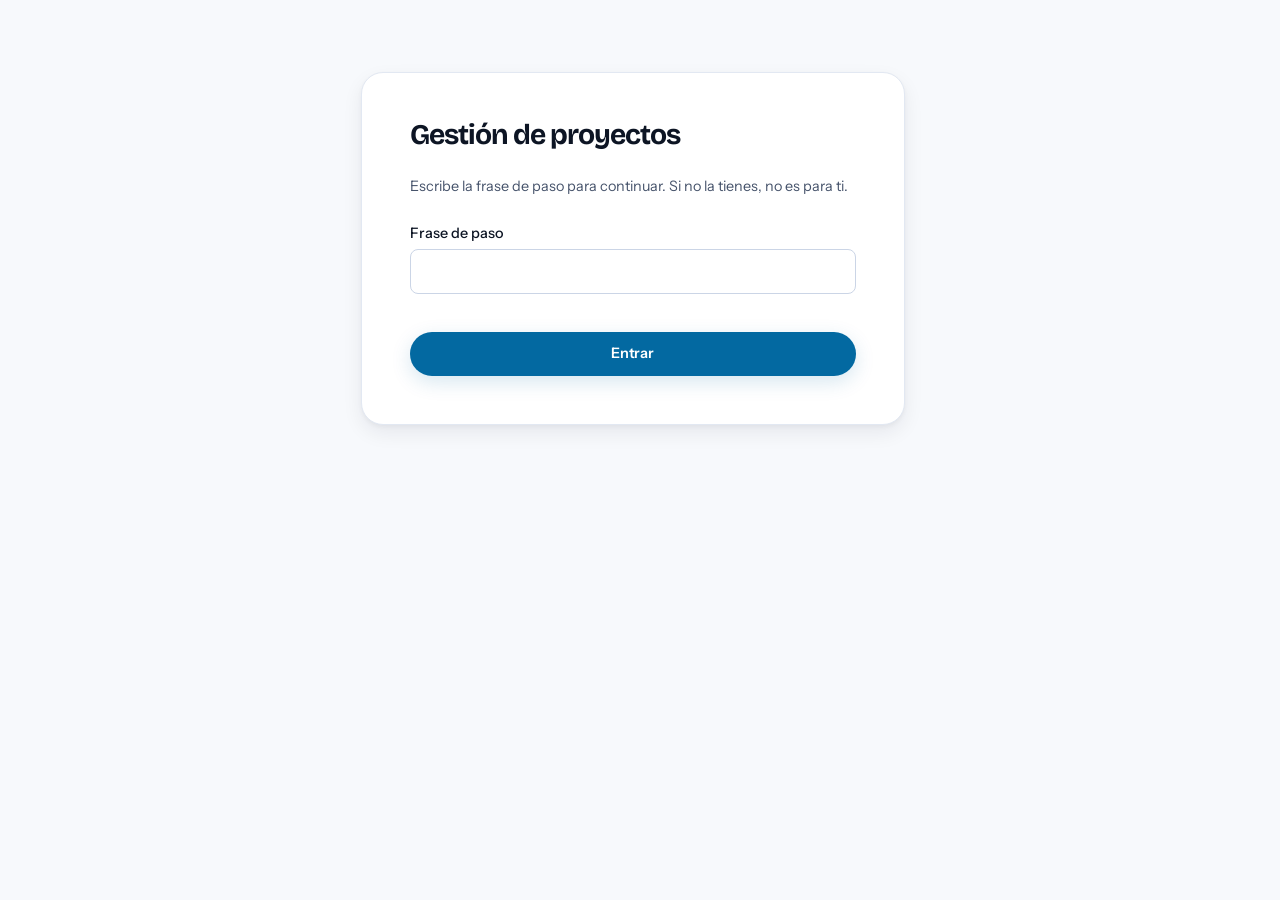
==== admin.html @ 34456057 "Initial commit: estado actual del proyecto antes del gestor de proyectos" ====
<!DOCTYPE html>
<html lang="es">
  <head>
    <meta charset="UTF-8" />
    <meta name="viewport" content="width=device-width, initial-scale=1" />
    <title>Gestión de proyectos · Lucía Escoto Castro</title>
    <meta name="robots" content="noindex, nofollow" />

    <link rel="preconnect" href="https://fonts.googleapis.com" />
    <link rel="preconnect" href="https://fonts.gstatic.com" crossorigin />
    <link
      rel="stylesheet"
      href="https://fonts.googleapis.com/css2?family=Bricolage+Grotesque:opsz,wght@12..96,300..800&family=Instrument+Sans:wght@400..700&display=swap"
    />

    <link rel="stylesheet" href="css/reset.css?v=64" />
    <link rel="stylesheet" href="css/tokens.css?v=64" />
    <link rel="stylesheet" href="css/base.css?v=64" />
    <link rel="stylesheet" href="css/layout.css?v=64" />
    <link rel="stylesheet" href="css/components.css?v=64" />
    <link rel="stylesheet" href="css/admin.css?v=64" />
  </head>

  <body>
    <main class="admin-page">
      <!-- Paso 1: frase de paso. Filtro contra la ojeada casual, no una
           protección criptográfica robusta: ver js/admin/auth.js. -->
      <section class="admin-card" id="gate-passphrase" aria-labelledby="gate-passphrase-title">
        <h1 class="admin-title" id="gate-passphrase-title">Gestión de proyectos</h1>
        <p class="admin-hint">
          Escribe la frase de paso para continuar. Si no la tienes, no es para ti.
        </p>
        <form class="admin-form" id="passphrase-form" novalidate>
          <div class="field">
            <label class="field__label" for="passphrase-input">Frase de paso</label>
            <input
              class="field__control"
              id="passphrase-input"
              name="passphrase"
              type="password"
              autocomplete="off"
              required
            />
            <p class="field__error" id="passphrase-error" aria-live="polite"></p>
          </div>
          <button class="btn btn--primary btn--block" type="submit">Entrar</button>
        </form>
      </section>

      <!-- Paso 2: formulario del proyecto. Se guarda directamente en disco
           a través del servidor local (scripts/admin-server.py), que exige
           el hash de la frase de paso en cada petición de escritura. -->
      <section
        class="admin-card admin-card--wide"
        id="project-form-section"
        hidden
        aria-labelledby="project-form-title"
      >
        <h1 class="admin-title" id="project-form-title">Añadir proyecto</h1>
        <form class="admin-form" id="project-form" novalidate>
          <div class="field">
            <label class="field__label" for="admin-title">Título</label>
            <input class="field__control" id="admin-title" required />
            <p class="field__error"></p>
          </div>

          <div class="field">
            <label class="field__label" for="admin-id">Identificador (id)</label>
            <input class="field__control" id="admin-id" required />
            <p class="admin-hint">Se rellena solo a partir del título; puedes editarlo.</p>
            <p class="field__error"></p>
          </div>

          <div class="field">
            <label class="field__label" for="admin-tagline">Tagline</label>
            <input class="field__control" id="admin-tagline" />
            <p class="field__error"></p>
          </div>

          <div class="field">
            <label class="field__label" for="admin-description">Descripción larga</label>
            <textarea class="field__control" id="admin-description" rows="5"></textarea>
            <p class="field__error"></p>
          </div>

          <div class="field">
            <label class="field__label" for="admin-role">Tu papel en el proyecto</label>
            <input class="field__control" id="admin-role" />
            <p class="field__error"></p>
          </div>

          <div class="admin-form-row">
            <div class="field">
              <label class="field__label" for="admin-year">Año</label>
              <input class="field__control" id="admin-year" inputmode="numeric" placeholder="2026" />
              <p class="field__error"></p>
            </div>
            <div class="field">
              <label class="field__label" for="admin-status">Estado</label>
              <select class="field__control" id="admin-status">
                <option value="">Sin especificar</option>
                <option value="finalizado">Finalizado</option>
                <option value="en curso">En curso</option>
                <option value="prototipo">Prototipo</option>
              </select>
              <p class="field__error"></p>
            </div>
          </div>

          <label class="admin-checkbox">
            <input type="checkbox" id="admin-featured" />
            Destacar (tarjeta a doble ancho en escritorio)
          </label>

          <div class="field">
            <label class="field__label" for="admin-tags">Tecnologías</label>
            <input class="field__control" id="admin-tags" placeholder="Java, Kotlin, SQL" />
            <p class="admin-hint">Separadas por comas.</p>
          </div>

          <div class="field">
            <label class="field__label" for="admin-categories">Categorías</label>
            <input class="field__control" id="admin-categories" placeholder="web, api" />
            <p class="admin-hint">Separadas por comas (web, movil, api, escritorio, u otra nueva).</p>
          </div>

          <div class="field">
            <label class="field__label" for="admin-highlights">Puntos destacados</label>
            <textarea
              class="field__control"
              id="admin-highlights"
              rows="4"
              placeholder="Un logro por línea"
            ></textarea>
            <p class="admin-hint">Uno por línea.</p>
          </div>

          <h2 class="modal__section-title">Fotos del proyecto</h2>

          <div class="field">
            <label class="field__label" for="admin-cover">Imagen de portada</label>
            <input class="field__control" id="admin-cover" type="file" accept="image/*" />
            <p class="admin-hint">Máximo 1 MB. Se sube junto con el proyecto.</p>
          </div>

          <div class="field">
            <label class="field__label" for="admin-gallery">Más fotos (galería)</label>
            <input class="field__control" id="admin-gallery" type="file" accept="image/*" multiple />
            <p class="admin-hint">Opcional, puedes elegir varias a la vez. Máximo 1 MB cada una.</p>
          </div>

          <h2 class="modal__section-title">Enlaces</h2>

          <div class="admin-form-row">
            <div class="field">
              <label class="field__label" for="admin-repo">Enlace a GitHub</label>
              <input class="field__control" id="admin-repo" type="url" placeholder="https://github.com/…" />
              <p class="admin-hint">El repositorio con el código del proyecto.</p>
              <p class="field__error"></p>
            </div>
            <div class="field">
              <label class="field__label" for="admin-demo">Enlace a demo</label>
              <input class="field__control" id="admin-demo" type="url" placeholder="https://…" />
              <p class="admin-hint">Opcional, si el proyecto tiene una versión en vivo.</p>
              <p class="field__error"></p>
            </div>
          </div>

          <div class="field">
            <label class="field__label" for="admin-case-study">Enlace al caso de estudio</label>
            <input class="field__control" id="admin-case-study" type="url" placeholder="https://…" />
            <p class="admin-hint">Opcional.</p>
            <p class="field__error"></p>
          </div>

          <button class="btn btn--primary btn--block" type="submit" id="project-submit">
            Publicar proyecto
          </button>
        </form>

        <div class="admin-log" id="admin-log" role="status" aria-live="polite"></div>
      </section>
    </main>

    <script type="module" src="js/admin/main-admin.js"></script>
  </body>
</html>
---- css/tokens.css ----
/* ============================================================================
   tokens.css — El sistema de diseño. Única fuente de verdad.
   QUÉ HACE: declara TODAS las variables del proyecto (color, tipografía,
   escala de espaciado, radios, sombras, curvas de easing, duraciones y
   medidas de layout). Solo hay tema claro: la web no tiene modo oscuro.
   QUÉ NO HACE: no estiliza ningún elemento ni componente. Aquí no hay
   selectores de clase ni de etiqueta: solo :root.

   REGLA DEL PROYECTO: ningún otro archivo CSS escribe un color, un tamaño de
   fuente o un espaciado "a mano". Todo se consume desde aquí con var().
   Para recolorear la web entera, basta con editar el bloque de paleta.
   ============================================================================ */

:root {
  /* ------------------------------------------------------------------
     PALETA — Tema claro (por defecto)
     Concepto: "azul tinta sobre papel frío". Neutros fríos con un único
     acento azul usado con mucha contención (CTA, foco, detalles activos).
     ------------------------------------------------------------------ */
  --color-paper: #f7f9fc; /* fondo de página */
  --color-surface: #ffffff; /* tarjetas, modal, header */
  --color-surface-2: #eef2f9; /* superficie hundida: chips, campos */
  --color-ink: #0d1524; /* texto principal (casi negro azulado) */
  --color-ink-2: #46536b; /* texto secundario */
  --color-ink-3: #6c7a94; /* texto terciario, metadatos */
  --color-line: #e2e8f2; /* bordes suaves */
  --color-line-strong: #cbd5e6; /* bordes marcados */

  --color-accent: #0369a1; /* acento azul (acero) */
  --color-accent-ink: #024f76; /* variante para texto sobre claro (contraste AA) */
  --color-accent-contrast: #ffffff; /* texto sobre el acento */
  --color-accent-soft: #e3f1f8; /* tinte de fondo del acento */
  --color-accent-glow: rgb(3 105 161 / 0.16); /* halos y resplandores */

  --chart-line: #2d3648; /* línea principal del gráfico de publicaciones (navy) */
  --chart-line-contrast: #ffffff; /* texto sobre --chart-line */

  --color-success: #0f7a52;
  --color-warning: #9a5b09;
  --color-danger: #c02626;

  /* Colores de categoría para el mapa conceptual de "Con qué trabajo".
     Única excepción contenida a la regla de "un solo acento": aquí el color
     por rama es lo que hace legible el mapa de un vistazo. No se usan en
     ningún otro sitio de la web. Constantes en los dos temas (igual que
     hacían antes los colores de sintaxis del hero). */
  --map-hub: #ff8c42;
  --map-lang: #ff5d8f;
  --map-ui: #ffc93c;
  --map-data: #f76e6e;
  --map-tools: #a35ee8;
  /* Estos colores son pastel-vivos, no oscuros: el texto blanco no se lee
     bien encima. Un tinta oscura constante (no depende del tema) en vez de
     --color-ink, que en oscuro se vuelve casi blanca. */
  --map-ink: #2a1420;

  /* Color del anillo de foco: siempre visible en ambos temas */
  --color-focus: var(--color-accent);

  /* ------------------------------------------------------------------
     TIPOGRAFÍA
     Display: Bricolage Grotesque (grotesca con carácter, eje óptico).
     Texto:   Instrument Sans (neutra, muy legible en tamaños pequeños).
     Utilidad: pila mono del sistema, sin descarga adicional.
     ------------------------------------------------------------------ */
  --font-display: 'Bricolage Grotesque', 'Helvetica Neue', Arial, sans-serif;
  --font-body: 'Instrument Sans', system-ui, -apple-system, 'Segoe UI', sans-serif;
  --font-mono: ui-monospace, SFMono-Regular, 'SF Mono', Menlo, Consolas, monospace;

  /* Escala tipográfica fluida (clamp: mínimo móvil → máximo escritorio) */
  --step--2: clamp(0.69rem, 0.67rem + 0.09vw, 0.75rem);
  --step--1: clamp(0.83rem, 0.8rem + 0.15vw, 0.9rem);
  --step-0: clamp(1rem, 0.97rem + 0.16vw, 1.0625rem);
  --step-1: clamp(1.2rem, 1.14rem + 0.31vw, 1.4rem);
  --step-2: clamp(1.44rem, 1.32rem + 0.57vw, 1.8rem);
  --step-3: clamp(1.73rem, 1.53rem + 1vw, 2.4rem);
  --step-4: clamp(2.07rem, 1.75rem + 1.62vw, 3.1rem);
  --step-5: clamp(2.49rem, 1.98rem + 2.55vw, 4.1rem);
  --step-6: clamp(2.9rem, 2.15rem + 3.75vw, 5.4rem);

  /* Pesos y ejes */
  --weight-light: 300;
  --weight-regular: 400;
  --weight-medium: 500;
  --weight-semibold: 600;
  --weight-bold: 700;

  /* Interletrado: los titulares grandes necesitan cerrarse */
  --tracking-tight: -0.035em;
  --tracking-snug: -0.018em;
  --tracking-normal: 0;
  --tracking-wide: 0.08em;
  --tracking-wider: 0.14em;

  --leading-tight: 1.04;
  --leading-snug: 1.2;
  --leading-normal: 1.6;
  --leading-relaxed: 1.75;

  /* ------------------------------------------------------------------
     ESPACIADO — escala de base 4px, sin valores intermedios inventados
     ------------------------------------------------------------------ */
  --space-3xs: 0.25rem; /*  4px */
  --space-2xs: 0.5rem; /*  8px */
  --space-xs: 0.75rem; /* 12px */
  --space-sm: 1rem; /* 16px */
  --space-md: 1.5rem; /* 24px */
  --space-lg: 2rem; /* 32px */
  --space-xl: 3rem; /* 48px */
  --space-2xl: 4.5rem; /* 72px */
  --space-3xl: 6.5rem; /* 104px */

  /* Ritmo vertical entre secciones (fluido) */
  --space-section: clamp(4.5rem, 3rem + 7vw, 9rem);

  /* ------------------------------------------------------------------
     RADIOS
     ------------------------------------------------------------------ */
  --radius-xs: 4px;
  --radius-sm: 8px;
  --radius-md: 14px;
  --radius-lg: 22px;
  --radius-xl: 32px;
  --radius-full: 999px;
  /* Máscara orgánica del retrato: no es un círculo plano */
  --radius-organic: 58% 42% 47% 53% / 46% 51% 49% 54%;

  /* ------------------------------------------------------------------
     SOMBRAS — en capas, muy suaves. Nunca una sombra dura.
     ------------------------------------------------------------------ */
  --shadow-1: 0 1px 2px rgb(13 21 36 / 0.04), 0 2px 6px rgb(13 21 36 / 0.04);
  --shadow-2: 0 2px 4px rgb(13 21 36 / 0.04), 0 8px 20px rgb(13 21 36 / 0.07);
  --shadow-3: 0 4px 8px rgb(13 21 36 / 0.05), 0 18px 44px rgb(13 21 36 / 0.11);
  --shadow-accent: 0 6px 20px var(--color-accent-glow);

  /* ------------------------------------------------------------------
     MOVIMIENTO — curvas y duraciones. Nunca un cubic-bezier suelto.
     ------------------------------------------------------------------ */
  --ease-out: cubic-bezier(0.22, 1, 0.36, 1);
  --ease-in-out: cubic-bezier(0.65, 0, 0.35, 1);
  --ease-spring: cubic-bezier(0.34, 1.4, 0.64, 1);

  --dur-1: 140ms;
  --dur-2: 240ms;
  --dur-3: 420ms;
  --dur-4: 720ms;

  /* Retardo base del reveal escalonado (se multiplica por el índice) */
  --stagger: 70ms;

  /* ------------------------------------------------------------------
     LAYOUT
     ------------------------------------------------------------------ */
  --container: 76rem; /* 1216px */
  --container-narrow: 46rem; /* 736px — medida de lectura cómoda */
  --gutter: clamp(1.25rem, 0.9rem + 1.8vw, 2.5rem);
  --header-h: 4.5rem; /* altura del header en reposo */
  --header-h-compact: 3.75rem; /* altura del header comprimido */
  --tap-min: 2.75rem; /* 44px: área táctil mínima */

  /* Superficies "de cristal": la píldora flotante de navegación.
     Degradado + brillo interior superior + sombra de elevación marcada:
     así se lee como una lámina de cristal real, no como un tinte plano. */
  --glass-bg-top: rgb(255 255 255 / 0.92);
  --glass-bg-bottom: rgb(255 255 255 / 0.62);
  --glass-border: rgb(255 255 255 / 0.95);
  --glass-inset-highlight: rgb(255 255 255 / 0.8);
  --glass-highlight: rgb(255 255 255 / 0.95);
  --glass-shadow: 0 1px 1px rgb(13 21 36 / 0.04),
    0 4px 10px rgb(13 21 36 / 0.06), 0 18px 36px rgb(13 21 36 / 0.14);
  --glass-blur: blur(24px) saturate(190%);

  color-scheme: light;
}
---- css/base.css ----
/* ============================================================================
   base.css — Elementos HTML base y utilidades globales.
   QUÉ HACE: aplica los tokens a los elementos nativos (body, títulos, párrafos,
   enlaces, listas, selección, foco), define la tipografía fluida y un puñado
   de utilidades reutilizables.
   QUÉ NO HACE: no define componentes (botones, tarjetas, modal) ni layout de
   secciones. Eso vive en components.css / layout.css / sections.css.
   ============================================================================ */

/* Desplazamiento suave + compensación del header fijo al saltar a un ancla.
   Todo el desfase vive aquí, en scroll-padding-top; los destinos (secciones,
   hero) no llevan scroll-margin-top. Así, al pulsar un enlace del menú, el
   aterrizaje es exacto: la sección empieza justo donde el header termina. */
html {
  scroll-behavior: smooth;
  scroll-padding-top: var(--header-h);
}

body {
  background-color: var(--color-paper);
  color: var(--color-ink);
  font-family: var(--font-body);
  font-size: var(--step-0);
  line-height: var(--leading-normal);
  font-weight: var(--weight-regular);
  /* Transición de tema: solo color, nunca layout */
  transition: background-color var(--dur-2) var(--ease-out),
    color var(--dur-2) var(--ease-out);
}

/* Bloquea el scroll del body cuando hay una capa modal abierta.
   Dos clases distintas para que cerrar el menú no desbloquee el modal. */
body.is-modal-open,
body.is-menu-open {
  overflow: hidden;
}

/* --------------------------------------------------------------------------
   Titulares — la tipografía es el elemento principal del diseño
   -------------------------------------------------------------------------- */
h1,
h2,
h3,
h4 {
  font-family: var(--font-display);
  font-weight: var(--weight-semibold);
  line-height: var(--leading-snug);
  letter-spacing: var(--tracking-snug);
  color: var(--color-ink);
}

h1 {
  font-size: var(--step-6);
  line-height: var(--leading-tight);
  letter-spacing: var(--tracking-tight);
  font-weight: var(--weight-bold);
}

h2 {
  font-size: var(--step-4);
  letter-spacing: var(--tracking-tight);
}

h3 {
  font-size: var(--step-2);
}

h4 {
  font-size: var(--step-1);
}

p {
  color: var(--color-ink-2);
}

strong,
b {
  font-weight: var(--weight-semibold);
  color: var(--color-ink);
}

small {
  font-size: var(--step--1);
}

/* Enlaces dentro de texto corrido: subrayado discreto que se refuerza al pasar */
.prose a,
p > a {
  color: var(--color-accent-ink);
  text-decoration: underline;
  text-decoration-thickness: 1px;
  text-underline-offset: 0.18em;
  transition: text-decoration-color var(--dur-1) var(--ease-out);
  text-decoration-color: var(--color-line-strong);
}

.prose a:hover,
p > a:hover {
  text-decoration-color: currentColor;
}

/* --------------------------------------------------------------------------
   Foco — diseñado explícitamente, nunca eliminado
   -------------------------------------------------------------------------- */
:focus-visible {
  outline: 2px solid var(--color-focus);
  outline-offset: 3px;
  border-radius: var(--radius-xs);
}

::selection {
  background-color: var(--color-accent);
  color: var(--color-accent-contrast);
}

/* --------------------------------------------------------------------------
   Utilidades
   -------------------------------------------------------------------------- */

/* Texto solo para lectores de pantalla */
.visually-hidden {
  position: absolute;
  width: 1px;
  height: 1px;
  padding: 0;
  margin: -1px;
  overflow: hidden;
  clip-path: inset(50%);
  white-space: nowrap;
  border: 0;
}

/* Enlace de salto al contenido: aparece solo al tabular */
.skip-link {
  position: absolute;
  top: var(--space-sm);
  left: var(--space-sm);
  z-index: 999;
  padding: var(--space-2xs) var(--space-sm);
  background-color: var(--color-accent);
  color: var(--color-accent-contrast);
  border-radius: var(--radius-sm);
  font-size: var(--step--1);
  font-weight: var(--weight-medium);
  transform: translateY(-200%);
  transition: transform var(--dur-2) var(--ease-out);
}

.skip-link:focus-visible {
  transform: translateY(0);
}

/* Etiqueta de utilidad: mono, versalitas, muy espaciada. Se usa para
   eyebrows de sección y metadatos. */
.eyebrow {
  display: inline-flex;
  align-items: center;
  gap: var(--space-2xs);
  font-family: var(--font-mono);
  font-size: var(--step--2);
  font-weight: var(--weight-medium);
  letter-spacing: var(--tracking-wider);
  text-transform: uppercase;
  color: var(--color-ink-3);
}

/* Punto indicador que precede a algunos eyebrows */
.eyebrow__dot {
  width: 6px;
  height: 6px;
  border-radius: var(--radius-full);
  background-color: var(--color-accent);
  flex: none;
}

/* Párrafo introductorio de sección: un punto por encima del cuerpo */
.lead {
  font-size: var(--step-1);
  line-height: var(--leading-relaxed);
  color: var(--color-ink-2);
  max-width: 52ch;
}

/* Medida de lectura cómoda */
.measure {
  max-width: 62ch;
}

/* Regla horizontal fina y coherente con la paleta */
.rule {
  height: 1px;
  border: 0;
  background-color: var(--color-line);
}
---- css/layout.css ----
/* ============================================================================
   layout.css — Esqueleto de la página.
   QUÉ HACE: contenedores, rejillas genéricas, header fijo (con barra de
   progreso y menú móvil), estructura de <main>, cabeceras de sección y footer.
   QUÉ NO HACE: no estiliza componentes internos (tarjetas, chips, modal) ni
   el contenido concreto de cada sección.
   ============================================================================ */

/* --------------------------------------------------------------------------
   Contenedores
   -------------------------------------------------------------------------- */
.container {
  width: 100%;
  max-width: var(--container);
  margin-inline: auto;
  padding-inline: var(--gutter);
}

.container--narrow {
  max-width: var(--container-narrow);
}

/* --------------------------------------------------------------------------
   Header fijo
   -------------------------------------------------------------------------- */
.header {
  position: fixed;
  inset: 0 0 auto 0;
  z-index: 100;
  height: var(--header-h);
  display: flex;
  align-items: center;
  background-color: color-mix(in srgb, var(--color-paper) 82%, transparent);
  backdrop-filter: blur(14px) saturate(1.4);
  -webkit-backdrop-filter: blur(14px) saturate(1.4);
  border-bottom: 1px solid transparent;
  transition: height var(--dur-3) var(--ease-out),
    border-color var(--dur-3) var(--ease-out),
    box-shadow var(--dur-3) var(--ease-out),
    background-color var(--dur-3) var(--ease-out);
}

/* Estado comprimido: se activa desde navigation.js al bajar */
.header.is-compact {
  height: var(--header-h-compact);
  border-bottom-color: var(--color-line);
  box-shadow: var(--shadow-1);
  background-color: color-mix(in srgb, var(--color-paper) 92%, transparent);
}

.header__inner {
  display: flex;
  align-items: center;
  justify-content: space-between;
  gap: var(--space-md);
  width: 100%;
}

/* Logotipo: monograma con las iniciales */
.logo {
  display: inline-flex;
  align-items: center;
  gap: var(--space-2xs);
  font-family: var(--font-display);
  font-weight: var(--weight-bold);
  font-size: var(--step-0);
  letter-spacing: var(--tracking-tight);
  color: var(--color-ink);
  padding: var(--space-3xs);
  border-radius: var(--radius-sm);
}

.logo__mark {
  display: block;
  width: 2rem;
  height: 2rem;
  flex: none;
  border-radius: var(--radius-full);
  border: 1.5px solid var(--color-line);
  object-fit: cover;
  transition: border-color var(--dur-2) var(--ease-out),
    transform var(--dur-2) var(--ease-spring);
}

.logo:hover .logo__mark {
  border-color: var(--color-accent);
  transform: rotate(-6deg);
}

.logo__text {
  display: none;
  font-size: var(--step-1);
}

/* Barra de progreso de lectura, anclada al borde inferior del header */
.progress {
  position: absolute;
  inset: auto 0 0 0;
  height: 2px;
  background-color: transparent;
  pointer-events: none;
}

.progress__bar {
  height: 100%;
  width: 100%;
  transform: scaleX(0);
  transform-origin: 0 50%;
  background: linear-gradient(
    90deg,
    var(--color-accent) 0%,
    color-mix(in srgb, var(--color-accent) 55%, var(--color-ink)) 100%
  );
  will-change: transform;
}

/* --------------------------------------------------------------------------
   Navegación
   -------------------------------------------------------------------------- */
.nav {
  display: flex;
  align-items: center;
}

.nav__list {
  display: flex;
  align-items: center;
  gap: var(--space-3xs);
  list-style: none;
  margin: 0;
  padding: 0;
}

.nav__link {
  display: inline-flex;
  align-items: center;
  min-height: var(--tap-min);
  padding-inline: var(--space-sm);
  font-size: var(--step--1);
  font-weight: var(--weight-medium);
  color: var(--color-ink-2);
  border-radius: var(--radius-full);
  position: relative;
  transition: color var(--dur-1) var(--ease-out);
}

.nav__link:hover {
  color: var(--color-ink);
  font-weight: var(--weight-bold);
}

.nav__link:active {
  transform: translateY(1px);
}

/* Enlace activo según la sección visible (lo marca navigation.js) */
.nav__link.is-active {
  color: var(--color-ink);
  font-weight: var(--weight-bold);
}

.nav__link.is-active::after {
  content: '';
  position: absolute;
  bottom: 0.55rem;
  left: 50%;
  width: 4px;
  height: 4px;
  border-radius: var(--radius-full);
  background-color: var(--color-accent);
  transform: translateX(-50%);
}

.header__actions {
  display: flex;
  align-items: center;
  gap: var(--space-2xs);
}

/* --------------------------------------------------------------------------
   Menú móvil — panel deslizante
   -------------------------------------------------------------------------- */
.nav-toggle {
  display: grid;
  place-items: center;
  width: var(--tap-min);
  height: var(--tap-min);
  border-radius: var(--radius-full);
  color: var(--color-ink);
  border: 1px solid var(--color-line);
  background-color: var(--color-surface);
  transition: background-color var(--dur-1) var(--ease-out),
    border-color var(--dur-1) var(--ease-out);
}

.nav-toggle:hover {
  border-color: var(--color-line-strong);
  background-color: var(--color-surface-2);
}

.nav-toggle__box {
  display: block;
  width: 18px;
  height: 12px;
  position: relative;
}

.nav-toggle__bar {
  position: absolute;
  left: 0;
  width: 100%;
  height: 1.5px;
  border-radius: var(--radius-full);
  background-color: currentColor;
  transition: transform var(--dur-2) var(--ease-out),
    opacity var(--dur-1) var(--ease-out);
}

.nav-toggle__bar:nth-child(1) {
  top: 0;
}
.nav-toggle__bar:nth-child(2) {
  top: 50%;
  transform: translateY(-50%);
}
.nav-toggle__bar:nth-child(3) {
  bottom: 0;
}

/* Estado abierto: hamburguesa → aspa */
.nav-toggle[aria-expanded='true'] .nav-toggle__bar:nth-child(1) {
  transform: translateY(5.25px) rotate(45deg);
}
.nav-toggle[aria-expanded='true'] .nav-toggle__bar:nth-child(2) {
  opacity: 0;
}
.nav-toggle[aria-expanded='true'] .nav-toggle__bar:nth-child(3) {
  transform: translateY(-5.25px) rotate(-45deg);
}

/* Velo oscuro tras el panel móvil */
.nav-overlay {
  position: fixed;
  inset: 0;
  z-index: 90;
  background-color: rgb(8 13 23 / 0.45);
  opacity: 0;
  visibility: hidden;
  /* visibility no se interpola: se retrasa hasta que termina el fundido al
     cerrar, y salta al instante al abrir. Nunca se le pone una duración. */
  transition: opacity var(--dur-2) var(--ease-out),
    visibility 0s linear var(--dur-2);
}

.nav-overlay.is-visible {
  opacity: 1;
  visibility: visible;
  transition: opacity var(--dur-2) var(--ease-out), visibility 0s;
}

/* --------------------------------------------------------------------------
   Secciones
   -------------------------------------------------------------------------- */
.section {
  /* Cada sección llena la pantalla: al saltar con el menú, toda la sección
     queda visible de principio a fin dentro de la ventana (198px menos si
     el contenido pide más altura). El desfase del header lo pone
     scroll-padding-top en html, aquí no hace falta ningún margen. */
  min-height: 100vh;
  min-height: 100svh;
  padding-block: var(--space-section);
}

/* Sección con fondo alterno para marcar cambio de bloque */
.section--tinted {
  background-color: var(--color-surface);
}

.section__header {
  display: flex;
  flex-direction: column;
  gap: var(--space-sm);
  margin-bottom: var(--space-xl);
  max-width: 60ch;
}

.section__header:has(.section__title--single-line) {
  max-width: none;
}

.section__title {
  margin: 0;
}

/* Titular de una sola línea: se sale del ancho de lectura del encabezado y
   se ajusta al ancho de la ventana para no partirse nunca. En móvil sí se
   parte: en una línea quedaría ilegible. */
@media (min-width: 48em) {
  .section__title--single-line {
    white-space: nowrap;
    font-size: min(var(--step-4), 3.5vw);
  }
}

/* Rejilla de dos columnas genérica (se colapsa en móvil) */
.grid-split {
  display: grid;
  gap: var(--space-xl);
}

/* --------------------------------------------------------------------------
   Footer
   -------------------------------------------------------------------------- */
.footer {
  border-top: 1px solid var(--color-line);
  padding-block: var(--space-xl);
  background-color: var(--color-surface);
}

.footer__inner {
  display: flex;
  flex-direction: column;
  gap: var(--space-md);
  align-items: flex-start;
}

.footer__meta {
  font-size: var(--step--1);
  color: var(--color-ink-3);
  margin: 0;
}

.footer__nav {
  display: flex;
  flex-wrap: wrap;
  gap: var(--space-xs) var(--space-md);
  list-style: none;
  margin: 0;
  padding: 0;
}

.footer__link {
  font-size: var(--step--1);
  color: var(--color-ink-2);
  padding-block: var(--space-3xs);
  transition: color var(--dur-1) var(--ease-out);
}

.footer__link:hover {
  color: var(--color-accent-ink);
}

.footer__link--icon {
  display: inline-flex;
  align-items: center;
}

.footer__link--icon svg {
  width: 1.125rem;
  height: 1.125rem;
}

/* ==========================================================================
   BREAKPOINTS — en em, mobile first
   480px = 30em · 768px = 48em · 1024px = 64em · 1280px = 80em
   ========================================================================== */

@media (min-width: 30em) {
  .logo__text {
    display: inline;
  }
}

/* A partir de tablet la navegación deja de ser un panel */
@media (min-width: 48em) {
  .grid-split {
    grid-template-columns: 1fr 1fr;
    gap: var(--space-2xl);
  }

  .footer__inner {
    flex-direction: row;
    align-items: center;
    justify-content: space-between;
  }
}

@media (min-width: 64em) {
  .nav-toggle {
    display: none;
  }

  /* Rejilla de 3 columnas: así el nav queda en el centro real de la
     cabecera, sin importar cuánto ocupen el logo o los iconos a cada lado
     (con flex + space-between quedaba centrado solo si esos dos pesaban
     lo mismo, cosa que no pasa). */
  .header__inner {
    display: grid;
    /* minmax(0, 1fr), no 1fr a secas: si no, el navegador reparte el
       espacio según el contenido de cada lado (el logo con texto pesa más
       que el botón del tema) y el nav queda descentrado hacia un lado. */
    grid-template-columns: minmax(0, 1fr) auto minmax(0, 1fr);
    align-items: center;
    gap: var(--space-md);
  }

  .logo {
    justify-self: start;
  }

  .nav {
    justify-self: center;
  }

  .header__actions {
    justify-self: end;
  }

  /* Píldora flotante de cristal, estilo Apple: degradado translúcido de
     arriba a abajo (más claro arriba, como luz atrapada en el borde
     superior del cristal), desenfoque marcado, borde casi blanco y una
     sombra de elevación real — visible siempre, no solo al pasar el ratón. */
  .nav__list {
    background-image: linear-gradient(
      180deg,
      var(--glass-bg-top),
      var(--glass-bg-bottom)
    );
    backdrop-filter: var(--glass-blur);
    -webkit-backdrop-filter: var(--glass-blur);
    border: 1px solid var(--glass-border);
    border-radius: var(--radius-full);
    padding: var(--space-3xs);
    box-shadow: inset 0 1px 0 var(--glass-inset-highlight), var(--glass-shadow);
  }

  /* El enlace activo se distingue solo por el peso de la letra (ver la
     regla base .nav__link.is-active): dentro de la píldora de cristal, un
     fondo o sombra propios se veían como un borde encima del cristal. */
  .nav__link.is-active::after {
    content: none;
  }
}

/* Panel móvil: solo por debajo de 64em. La navegación se convierte en una
   hoja lateral con posición fija. Por encima, es una barra horizontal. */
@media (max-width: 63.999em) {
  .nav {
    position: fixed;
    top: 0;
    right: 0;
    z-index: 95;
    width: min(20rem, 82vw);
    height: 100svh;
    padding: calc(var(--header-h) + var(--space-lg)) var(--space-lg)
      var(--space-lg);
    background-color: var(--color-surface);
    border-left: 1px solid var(--color-line);
    box-shadow: var(--shadow-3);
    transform: translateX(100%);
    visibility: hidden;
    /* Al abrir, visibility pasa a visible en el fotograma 0 (transición de
       0 s): si se le diera duración, el navegador la mantendría en hidden
       media transición y el primer enlace no podría recibir el foco.
       Al cerrar, se retrasa hasta que el panel ha terminado de salir. */
    transition: transform var(--dur-3) var(--ease-out),
      visibility 0s linear var(--dur-3);
    align-items: stretch;
    overflow-y: auto;
  }

  .nav.is-open {
    transform: translateX(0);
    visibility: visible;
    transition: transform var(--dur-3) var(--ease-out), visibility 0s;
  }

  .nav__list {
    flex-direction: column;
    align-items: stretch;
    gap: var(--space-3xs);
    width: 100%;
  }

  .nav__link {
    justify-content: flex-start;
    padding-inline: var(--space-sm);
    font-size: var(--step-1);
    font-family: var(--font-display);
    border-radius: var(--radius-md);
  }

  .nav__link.is-active::after {
    left: auto;
    right: var(--space-sm);
    bottom: 50%;
    transform: translateY(50%);
  }
}
---- css/components.css ----
/* ============================================================================
   components.css — Piezas reutilizables e independientes de la sección.
   QUÉ HACE: botones, chips/tags, tarjetas de proyecto, filtros, estado vacío,
   modal, campos de formulario y el conmutador de tema.
   QUÉ NO HACE: no posiciona secciones ni define el contenido concreto de
   ninguna de ellas (eso es sections.css) ni declara keyframes (animations.css).
   Metodología: BEM (bloque__elemento--modificador). Cero !important.
   ============================================================================ */

/* ==========================================================================
   Botones
   ========================================================================== */
.btn {
  display: inline-flex;
  align-items: center;
  justify-content: center;
  gap: var(--space-2xs);
  min-height: var(--tap-min);
  padding: var(--space-2xs) var(--space-md);
  border-radius: var(--radius-full);
  font-size: var(--step--1);
  font-weight: var(--weight-semibold);
  letter-spacing: var(--tracking-snug);
  border: 1px solid transparent;
  white-space: nowrap;
  transition: background-color var(--dur-2) var(--ease-out),
    color var(--dur-2) var(--ease-out),
    border-color var(--dur-2) var(--ease-out),
    box-shadow var(--dur-2) var(--ease-out),
    transform var(--dur-1) var(--ease-out);
}

.btn__icon {
  width: 1em;
  height: 1em;
  flex: none;
  transition: transform var(--dur-2) var(--ease-spring);
}

/* Primario: el único elemento que usa el acento a sangre */
.btn--primary {
  background-color: var(--color-accent);
  color: var(--color-accent-contrast);
  box-shadow: var(--shadow-accent);
}

.btn--primary:hover {
  background-color: var(--color-accent-ink);
  transform: translateY(-2px);
  box-shadow: 0 10px 26px var(--color-accent-glow);
}

.btn--primary:active {
  transform: translateY(0);
  box-shadow: none;
}

.btn--primary:hover .btn__icon {
  transform: translateX(3px);
}

/* Secundario: contorno */
.btn--ghost {
  background-color: var(--color-surface);
  color: var(--color-ink);
  border-color: var(--color-line-strong);
}

.btn--ghost:hover {
  border-color: var(--color-ink);
  transform: translateY(-2px);
  box-shadow: var(--shadow-2);
}

.btn--ghost:active {
  transform: translateY(0);
  box-shadow: none;
}

.btn--ghost:hover .btn__icon {
  transform: translateY(2px);
}

/* Terciario: solo texto, para acciones de baja jerarquía */
.btn--quiet {
  padding-inline: var(--space-2xs);
  color: var(--color-accent-ink);
  background-color: transparent;
}

.btn--quiet:hover {
  background-color: var(--color-accent-soft);
}

.btn--block {
  width: 100%;
}

/* ==========================================================================
   Botón de icono (tema, cerrar modal, volver arriba)
   ========================================================================== */
.icon-btn {
  display: grid;
  place-items: center;
  width: var(--tap-min);
  height: var(--tap-min);
  border-radius: var(--radius-full);
  color: var(--color-ink);
  border: 1px solid var(--color-line);
  background-color: var(--color-surface);
  transition: background-color var(--dur-1) var(--ease-out),
    border-color var(--dur-1) var(--ease-out),
    color var(--dur-1) var(--ease-out), transform var(--dur-2) var(--ease-spring);
}

.icon-btn:hover {
  background-color: var(--color-surface-2);
  border-color: var(--color-line-strong);
}

.icon-btn:active {
  transform: scale(0.94);
}

.icon-btn svg {
  width: 1.125rem;
  height: 1.125rem;
}

/* ==========================================================================
   Chips / tags — tecnologías, estado, metadatos
   ========================================================================== */
.chip {
  display: inline-flex;
  align-items: center;
  gap: var(--space-3xs);
  padding: 0.2rem var(--space-2xs);
  border-radius: var(--radius-xs);
  background-color: var(--color-surface-2);
  color: var(--color-ink-2);
  font-family: var(--font-mono);
  font-size: var(--step--2);
  font-weight: var(--weight-medium);
  letter-spacing: var(--tracking-normal);
  line-height: 1.7;
  white-space: nowrap;
}

.chip--accent {
  background-color: var(--color-accent-soft);
  color: var(--color-accent-ink);
}

.chip-list {
  display: flex;
  flex-wrap: wrap;
  gap: var(--space-3xs);
  list-style: none;
  margin: 0;
  padding: 0;
}

/* Indicador de estado del proyecto: punto de color + texto */
.status {
  display: inline-flex;
  align-items: center;
  gap: var(--space-3xs);
  font-family: var(--font-mono);
  font-size: var(--step--2);
  letter-spacing: var(--tracking-wide);
  text-transform: uppercase;
  color: var(--color-ink-3);
}

.status__dot {
  width: 6px;
  height: 6px;
  border-radius: var(--radius-full);
  background-color: var(--color-ink-3);
  flex: none;
}

.status--finalizado .status__dot {
  background-color: var(--color-success);
}

.status--en-curso .status__dot {
  background-color: var(--color-warning);
}

.status--prototipo .status__dot {
  background-color: var(--color-accent);
}

/* ==========================================================================
   Filtros
   Lista compacta de barra lateral, no píldoras con borde: cada fila es un
   botón de ancho completo, sin recuadro en reposo. La selección múltiple se
   lee por el color y el peso del texto (y un realce de fondo suave), no por
   una caja. Se puede marcar más de un valor por grupo a la vez.
   ========================================================================== */
.filter-group {
  display: flex;
  flex-direction: column;
  gap: var(--space-2xs);
}

.filter-group__label {
  font-family: var(--font-mono);
  font-size: var(--step--2);
  letter-spacing: var(--tracking-wider);
  text-transform: uppercase;
  color: var(--sidebar-text-muted);
  margin: 0;
}

.filter-group__list {
  display: flex;
  flex-direction: column;
  gap: 1px;
}

.filter-item {
  min-height: var(--tap-min);
  width: 100%;
  padding-inline: var(--space-2xs);
  border-radius: var(--radius-sm);
  border: none;
  background-color: transparent;
  color: var(--sidebar-text);
  font-size: var(--step--1);
  font-weight: var(--weight-medium);
  display: flex;
  align-items: center;
  gap: var(--space-sm);
  text-align: left;
  cursor: pointer;
  appearance: none;
  -webkit-appearance: none;
  transition: color var(--dur-1) var(--ease-out),
    background-color var(--dur-1) var(--ease-out);
}

.filter-item__checkbox {
  flex: none;
  width: 1rem;
  height: 1rem;
  accent-color: var(--sidebar-accent);
  cursor: pointer;
}

.filter-item__label {
  flex: 1;
  overflow: hidden;
  text-overflow: ellipsis;
  white-space: nowrap;
}

.filter-item:hover {
  color: var(--sidebar-text-strong);
  background-color: var(--sidebar-hover-bg);
}

.filter-item:active {
  background-color: var(--sidebar-hover-bg);
}

.filter-item:has(.filter-item__checkbox:checked),
.filter-item--all[aria-pressed='true'] {
  background-color: var(--sidebar-active-bg);
  color: var(--sidebar-text-strong);
  font-weight: var(--weight-semibold);
}

.filter-item__count {
  font-family: var(--font-mono);
  font-size: var(--step--2);
  color: var(--sidebar-text-muted);
  flex: none;
}

/* Valores ocultos tras "Ver más": mismo aspecto que los tres visibles,
   solo que empiezan plegados. */
.filter-group__extra {
  display: flex;
  flex-direction: column;
  gap: 1px;
}

/* Sin esto, el `display` de arriba (y el `display: contents` en móvil) gana
   siempre al `[hidden]` del navegador por venir después en la cascada, así
   que "Ver más" no ocultaba nada de verdad. */
.filter-group__extra[hidden] {
  display: none;
}

.filter-group__toggle {
  min-height: var(--tap-min);
  width: 100%;
  padding-inline: var(--space-2xs);
  border: none;
  background-color: transparent;
  border-radius: var(--radius-sm);
  color: var(--sidebar-accent);
  font-family: var(--font-mono);
  font-size: var(--step--2);
  font-weight: var(--weight-medium);
  text-align: left;
  appearance: none;
  -webkit-appearance: none;
  transition: background-color var(--dur-1) var(--ease-out);
}

.filter-group__toggle:hover {
  background-color: var(--sidebar-hover-bg);
}

/* En móvil la barra lateral pasa a ser un bloque horizontal con
   desplazamiento lateral, encima de la rejilla en vez de al lado. */
@media (max-width: 63.999em) {
  .filter-group__list {
    flex-direction: row;
    flex-wrap: nowrap;
    width: 100%;
    overflow-x: auto;
    padding-block: var(--space-3xs);
    scrollbar-width: thin;
    overscroll-behavior-x: contain;
  }

  .filter-item {
    width: auto;
    flex: none;
  }

  /* "Ver más" añade más elementos a la misma fila con scroll, no una
     columna aparte metida dentro de ella. */
  .filter-group__extra {
    display: contents;
  }

  .filter-group__toggle {
    width: auto;
    flex: none;
  }
}

/* ==========================================================================
   Tarjeta de proyecto
   ========================================================================== */
.card {
  position: relative;
  display: flex;
  flex-direction: column;
  background-color: var(--color-surface);
  border: 1px solid var(--color-line);
  border-radius: var(--radius-lg);
  overflow: hidden;
  transition: transform var(--dur-3) var(--ease-out),
    box-shadow var(--dur-3) var(--ease-out),
    border-color var(--dur-3) var(--ease-out);
}

.card:hover {
  transform: translateY(-4px);
  box-shadow: var(--shadow-3);
  border-color: var(--color-line-strong);
}

/* El foco del teclado recae en el botón interno, pero el anillo se dibuja
   alrededor de toda la tarjeta para que sea evidente dónde estás. */
.card:has(.card__trigger:focus-visible) {
  outline: 2px solid var(--color-focus);
  outline-offset: 3px;
}

.card__media {
  position: relative;
  aspect-ratio: 16 / 10;
  overflow: hidden;
  background-color: var(--color-surface-2);
  flex: none;
}

.card__img {
  width: 100%;
  height: 100%;
  object-fit: cover;
  transition: transform var(--dur-4) var(--ease-out),
    filter var(--dur-3) var(--ease-out);
}

.card:hover .card__img {
  transform: scale(1.045);
}

/* Overlay que aparece al pasar por encima */
.card__overlay {
  position: absolute;
  inset: 0;
  display: flex;
  align-items: flex-end;
  padding: var(--space-sm);
  background: linear-gradient(
    to top,
    rgb(8 13 23 / 0.72) 0%,
    rgb(8 13 23 / 0.15) 45%,
    transparent 75%
  );
  opacity: 0;
  transition: opacity var(--dur-3) var(--ease-out);
}

.card:hover .card__overlay,
.card:has(.card__trigger:focus-visible) .card__overlay {
  opacity: 1;
}

.card__overlay-cta {
  display: inline-flex;
  align-items: center;
  gap: var(--space-3xs);
  color: #fff;
  font-size: var(--step--1);
  font-weight: var(--weight-semibold);
  transform: translateY(6px);
  transition: transform var(--dur-3) var(--ease-out);
}

.card:hover .card__overlay-cta {
  transform: translateY(0);
}

.card__overlay-cta svg {
  width: 1em;
  height: 1em;
}

/* Etiqueta de año sobre la imagen */
.card__year {
  position: absolute;
  top: var(--space-2xs);
  right: var(--space-2xs);
  padding: 0.15rem var(--space-2xs);
  border-radius: var(--radius-xs);
  background-color: color-mix(in srgb, var(--color-surface) 88%, transparent);
  backdrop-filter: blur(6px);
  -webkit-backdrop-filter: blur(6px);
  font-family: var(--font-mono);
  font-size: var(--step--2);
  color: var(--color-ink-2);
}

.card__body {
  display: flex;
  flex-direction: column;
  gap: var(--space-2xs);
  padding: var(--space-md);
  flex: 1 1 auto;
}

.card__meta {
  display: flex;
  align-items: center;
  gap: var(--space-2xs);
  flex-wrap: wrap;
}

/* Separador entre estado y categorías: evita leerlos como una sola frase */
.card__meta > .status + .status::before {
  content: '·';
  color: var(--color-line-strong);
}

.card__title {
  font-size: var(--step-2);
  margin: 0;
  letter-spacing: var(--tracking-snug);
}

/* El título completo es el área clicable (patrón "stretched link"):
   un solo elemento enfocable por tarjeta, sin trampas para el teclado. */
.card__trigger {
  text-align: left;
  color: inherit;
  font: inherit;
}

.card__trigger::after {
  content: '';
  position: absolute;
  inset: 0;
  z-index: 1;
}

.card__tagline {
  font-size: var(--step--1);
  color: var(--color-ink-2);
  margin: 0;
  flex: 1 1 auto;
}

.card__footer {
  display: flex;
  align-items: center;
  justify-content: space-between;
  gap: var(--space-sm);
  margin-top: var(--space-2xs);
}

/* Modificador destacado: tarjeta a doble ancho en escritorio */
.card--featured .card__title {
  font-size: var(--step-3);
}

/* ==========================================================================
   Estado vacío
   ========================================================================== */
.empty-state {
  grid-column: 1 / -1;
  display: flex;
  flex-direction: column;
  align-items: center;
  gap: var(--space-sm);
  padding: var(--space-2xl) var(--space-md);
  border: 1px dashed var(--color-line-strong);
  border-radius: var(--radius-lg);
  text-align: center;
  color: var(--color-ink-2);
}

/* .empty-state fija su propio display: flex, lo que por cascada normal
   ganaría al display: none que aplica el atributo [hidden] del navegador.
   Esta regla, más específica, evita que el aviso se vea cuando está oculto. */
.empty-state[hidden] {
  display: none;
}

.empty-state__icon {
  width: 2.5rem;
  height: 2.5rem;
  color: var(--color-ink-3);
}

.empty-state__title {
  font-family: var(--font-display);
  font-size: var(--step-1);
  font-weight: var(--weight-semibold);
  color: var(--color-ink);
  margin: 0;
}

/* ==========================================================================
   Modal de detalle de proyecto
   ========================================================================== */
.modal {
  position: fixed;
  inset: 0;
  z-index: 200;
  display: grid;
  place-items: end center;
  visibility: hidden;
}

.modal.is-open {
  visibility: visible;
}

.modal__backdrop {
  position: absolute;
  inset: 0;
  background-color: rgb(8 13 23 / 0.6);
  backdrop-filter: blur(3px);
  -webkit-backdrop-filter: blur(3px);
  opacity: 0;
  transition: opacity var(--dur-3) var(--ease-out);
}

.modal.is-open .modal__backdrop {
  opacity: 1;
}

.modal__dialog {
  position: relative;
  width: min(56rem, 100%);
  max-height: 92svh;
  overflow-y: auto;
  overscroll-behavior: contain;
  background-color: var(--color-surface);
  border: 1px solid var(--color-line);
  border-radius: var(--radius-xl) var(--radius-xl) 0 0;
  box-shadow: var(--shadow-3);
  transform: translateY(2rem);
  opacity: 0;
  transition: transform var(--dur-3) var(--ease-out),
    opacity var(--dur-2) var(--ease-out);
}

.modal.is-open .modal__dialog {
  transform: translateY(0);
  opacity: 1;
}

.modal__close {
  position: absolute;
  top: var(--space-sm);
  right: var(--space-sm);
  z-index: 2;
  background-color: color-mix(in srgb, var(--color-surface) 85%, transparent);
  backdrop-filter: blur(8px);
  -webkit-backdrop-filter: blur(8px);
}

.modal__content {
  padding: var(--space-lg) var(--space-md) var(--space-xl);
  display: flex;
  flex-direction: column;
  gap: var(--space-md);
}

.modal__meta {
  display: flex;
  flex-wrap: wrap;
  align-items: center;
  gap: var(--space-2xs) var(--space-sm);
}

/* Separador entre estado y año */
.modal__meta > .status + .status::before {
  content: '·';
  color: var(--color-line-strong);
}

.modal__role {
  font-size: var(--step--1);
  color: var(--color-ink-2);
}

.modal__role::before {
  content: '·';
  margin-right: var(--space-2xs);
  color: var(--color-line-strong);
}

.modal__title {
  font-size: var(--step-4);
  margin: 0;
}

.modal__tagline {
  font-size: var(--step-1);
  color: var(--color-ink-2);
  margin: 0;
  max-width: 48ch;
}

.modal__gallery {
  display: flex;
  flex-direction: column;
  gap: var(--space-2xs);
  margin: 0;
}

.modal__figure {
  margin: 0;
  border-radius: var(--radius-md);
  overflow: hidden;
  border: 1px solid var(--color-line);
  background-color: var(--color-surface-2);
}

.modal__figure img {
  width: 100%;
  height: auto;
  aspect-ratio: 16 / 10;
  object-fit: cover;
}

.modal__section-title {
  font-family: var(--font-mono);
  font-size: var(--step--2);
  letter-spacing: var(--tracking-wider);
  text-transform: uppercase;
  color: var(--color-ink-3);
  margin: 0 0 var(--space-2xs);
}

.modal__description {
  max-width: 66ch;
}

.modal__highlights {
  display: flex;
  flex-direction: column;
  gap: var(--space-2xs);
  margin: 0;
  padding: 0;
  list-style: none;
  max-width: 66ch;
}

.modal__highlight {
  position: relative;
  padding-left: var(--space-md);
  color: var(--color-ink-2);
  font-size: var(--step--1);
}

/* Marca en forma de "check" dibujada en CSS: sin icono extra */
.modal__highlight::before {
  content: '';
  position: absolute;
  left: 0;
  top: 0.45em;
  width: 0.42em;
  height: 0.7em;
  border-right: 1.5px solid var(--color-accent);
  border-bottom: 1.5px solid var(--color-accent);
  transform: rotate(42deg);
}

.modal__links {
  display: flex;
  flex-wrap: wrap;
  gap: var(--space-2xs);
  padding-top: var(--space-2xs);
}

.modal__divider {
  height: 1px;
  border: 0;
  background-color: var(--color-line);
  margin: 0;
}

/* ==========================================================================
   Formulario de contacto
   ========================================================================== */
.field {
  display: flex;
  flex-direction: column;
  gap: var(--space-3xs);
}

.field__label {
  font-size: var(--step--1);
  font-weight: var(--weight-medium);
  color: var(--color-ink);
}

.field__control {
  width: 100%;
  min-height: var(--tap-min);
  padding: var(--space-2xs) var(--space-xs);
  border-radius: var(--radius-sm);
  border: 1px solid var(--color-line-strong);
  background-color: var(--color-surface);
  color: var(--color-ink);
  font-size: var(--step-0);
  transition: border-color var(--dur-1) var(--ease-out),
    box-shadow var(--dur-1) var(--ease-out);
}

.field__control::placeholder {
  color: var(--color-ink-3);
}

.field__control:hover {
  border-color: var(--color-ink-3);
}

.field__control:focus-visible {
  outline: none;
  border-color: var(--color-accent);
  box-shadow: 0 0 0 3px var(--color-accent-glow);
}

/* Estado de error: borde, mensaje y color coordinados */
.field.has-error .field__control {
  border-color: var(--color-danger);
}

.field.has-error .field__control:focus-visible {
  box-shadow: 0 0 0 3px rgb(192 38 38 / 0.18);
}

.field__error {
  font-size: var(--step--1);
  color: var(--color-danger);
  min-height: 1.25em;
}

/* Mensaje global del formulario (éxito / aviso) */
.form__status {
  font-size: var(--step--1);
  color: var(--color-ink-2);
  min-height: 1.25em;
}

/* ==========================================================================
   Enlace de contacto destacado
   ========================================================================== */
.contact-link {
  display: flex;
  align-items: center;
  gap: var(--space-sm);
  padding: var(--space-sm);
  border: 1px solid var(--color-line);
  border-radius: var(--radius-md);
  background-color: var(--color-surface);
  transition: border-color var(--dur-2) var(--ease-out),
    transform var(--dur-2) var(--ease-out),
    box-shadow var(--dur-2) var(--ease-out);
}

.contact-link:hover {
  border-color: var(--color-line-strong);
  transform: translateY(-2px);
  box-shadow: var(--shadow-2);
}

.contact-link:active {
  transform: translateY(0);
}

.contact-link__icon {
  display: grid;
  place-items: center;
  width: 2.5rem;
  height: 2.5rem;
  flex: none;
  border-radius: var(--radius-sm);
  background-color: var(--color-accent-soft);
  color: var(--color-accent-ink);
}

.contact-link__icon svg {
  width: 1.125rem;
  height: 1.125rem;
}

.contact-link__text {
  display: flex;
  flex-direction: column;
  min-width: 0;
}

.contact-link__label {
  font-family: var(--font-mono);
  font-size: var(--step--2);
  letter-spacing: var(--tracking-wide);
  text-transform: uppercase;
  color: var(--color-ink-3);
}

.contact-link__value {
  font-size: var(--step--1);
  font-weight: var(--weight-medium);
  color: var(--color-ink);
  overflow: hidden;
  text-overflow: ellipsis;
}

.contact-link__arrow {
  margin-left: auto;
  width: 1rem;
  height: 1rem;
  flex: none;
  color: var(--color-ink-3);
  transition: transform var(--dur-2) var(--ease-spring),
    color var(--dur-2) var(--ease-out);
}

.contact-link:hover .contact-link__arrow {
  transform: translate(3px, -3px);
  color: var(--color-accent);
}

/* ==========================================================================
   Ajustes responsive de componentes
   ========================================================================== */
@media (min-width: 48em) {
  .modal {
    place-items: center;
    padding: var(--space-lg);
  }

  .modal__dialog {
    border-radius: var(--radius-xl);
    max-height: 88svh;
  }

  .modal__content {
    padding: var(--space-xl);
  }

  .modal__gallery {
    display: grid;
    grid-template-columns: repeat(auto-fit, minmax(16rem, 1fr));
    gap: var(--space-2xs);
  }

  .card__body {
    padding: var(--space-lg);
  }
}


/* ==========================================================================
   Texto en ola
   Cada letra sube y baja por turnos, como los puntos del "escribiendo…".
   ========================================================================== */
.wave-text__char {
  display: inline-block;
  white-space: pre;
}
---- css/admin.css ----
/* ============================================================================
   admin.css — Estilos propios del panel de administración (admin.html).
   QUÉ HACE: da forma a las pantallas del panel (frase de paso, token,
   formulario) y a la caja de registro de actividad durante la publicación.
   QUÉ NO HACE: no redefine botones, campos ni chips — esos ya vienen de
   components.css y se reutilizan tal cual para que el panel no desentone
   del resto de la web.
   ============================================================================ */

.admin-page {
  min-height: 100svh;
  display: flex;
  align-items: flex-start;
  justify-content: center;
  padding-block: var(--space-2xl);
}

.admin-card {
  width: 100%;
  max-width: 34rem;
  display: flex;
  flex-direction: column;
  gap: var(--space-md);
  padding: var(--space-xl);
  background-color: var(--color-surface);
  border: 1px solid var(--color-line);
  border-radius: var(--radius-lg);
  box-shadow: var(--shadow-2);
}

.admin-card--wide {
  max-width: 42rem;
}

/* .admin-card fija su propio display: flex, lo que por cascada normal
   ganaría al display: none que aplica el atributo [hidden] del navegador.
   Esta regla, más específica, evita que las pantallas ocultas se vean. */
.admin-card[hidden] {
  display: none;
}

.admin-title {
  font-size: var(--step-2);
  margin: 0;
}

.admin-hint {
  font-size: var(--step--1);
  color: var(--color-ink-2);
  margin: 0;
}

.admin-form {
  display: flex;
  flex-direction: column;
  gap: var(--space-sm);
}

.admin-form-row {
  display: grid;
  gap: var(--space-sm);
  grid-template-columns: 1fr;
}

.admin-checkbox {
  display: flex;
  align-items: center;
  gap: var(--space-2xs);
  font-size: var(--step--1);
  color: var(--color-ink);
}

.admin-checkbox input {
  width: 1.15rem;
  height: 1.15rem;
}

.admin-actions {
  display: flex;
  gap: var(--space-2xs);
  flex-wrap: wrap;
}

.admin-log {
  display: flex;
  flex-direction: column;
  gap: var(--space-3xs);
  max-height: 12rem;
  overflow-y: auto;
  padding: var(--space-sm);
  border: 1px solid var(--color-line);
  border-radius: var(--radius-sm);
  background-color: var(--color-surface-2);
  font-family: var(--font-mono);
  font-size: var(--step--2);
  color: var(--color-ink-2);
}

.admin-log:empty {
  display: none;
}

.admin-log p {
  margin: 0;
}

@media (min-width: 30em) {
  .admin-form-row {
    grid-template-columns: 1fr 1fr;
  }
}
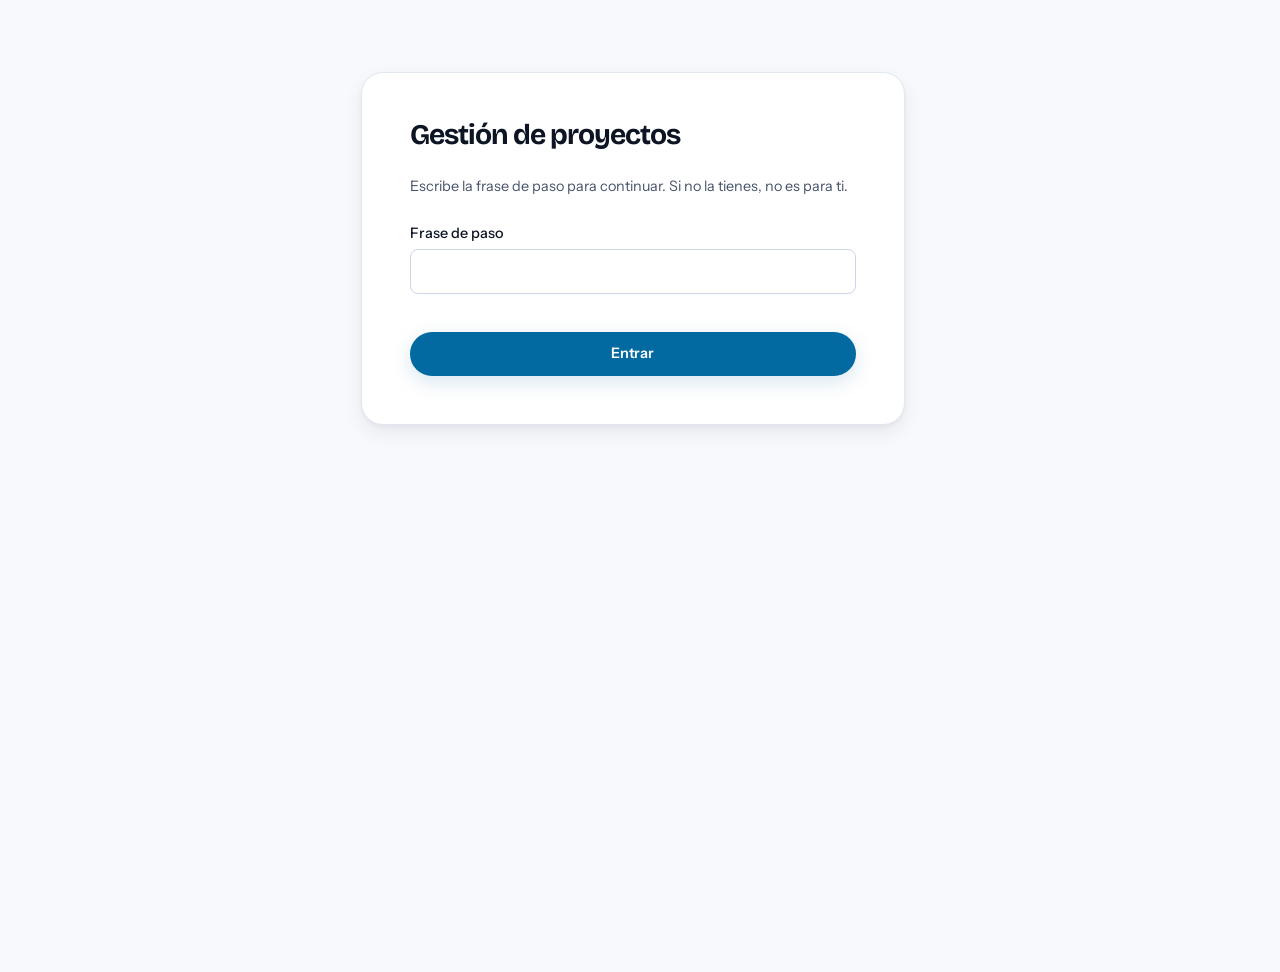
==== commit c20a25a8: "Task 5: Marcado HTML — lista de proyectos, formulario pantalla completa, diálogo confirmación - Nuev" ====
--- a/admin.html
+++ b/admin.html
@@ -47,17 +47,50 @@
         </form>
       </section>
 
-      <!-- Paso 2: formulario del proyecto. Se guarda directamente en disco
-           a través del servidor local (scripts/admin-server.py), que exige
-           el hash de la frase de paso en cada petición de escritura. -->
-      <section
-        class="admin-card admin-card--wide"
-        id="project-form-section"
-        hidden
-        aria-labelledby="project-form-title"
-      >
-        <h1 class="admin-title" id="project-form-title">Añadir proyecto</h1>
+      <!-- Pantalla de la lista: aparece justo después de entrar con la frase
+           de paso. js/admin/projectList.js la rellena con los proyectos
+           importando js/data/projects.js como módulo. -->
+      <section class="admin-screen" id="project-list-section" hidden aria-labelledby="project-list-title">
+        <header class="admin-screen__header">
+          <h1 class="admin-title" id="project-list-title">Gestor de proyectos</h1>
+          <a class="btn btn--ghost" href="index.html">Volver a la web</a>
+        </header>
+
+        <table class="project-table" id="project-table">
+          <caption class="visually-hidden">Proyectos del portafolio</caption>
+          <tbody id="project-table-body">
+            <tr class="project-table__add-row">
+              <td colspan="2">
+                <button class="btn btn--primary btn--block" type="button" id="add-project-button">
+                  <svg class="btn__icon" viewBox="0 -960 960 960" fill="currentColor" aria-hidden="true">
+                    <path d="M440-440H200v-80h240v-240h80v240h240v80H520v240h-80v-240Z"></path>
+                  </svg>
+                  Añadir proyecto
+                </button>
+              </td>
+            </tr>
+            <!-- js/admin/projectList.js añade aquí una fila .project-table__row por proyecto -->
+          </tbody>
+        </table>
+
+        <p class="project-table-empty" id="project-table-empty" hidden>
+          Aún no hay proyectos.
+        </p>
+      </section>
+
+      <!-- Pantalla de añadir/editar: un único formulario para los dos modos.
+           Se guarda directamente en disco a través del servidor local
+           (scripts/admin-server.py), que exige el hash de la frase de paso
+           en cada petición de escritura. -->
+      <section class="admin-screen" id="project-form-section" hidden aria-labelledby="project-form-title">
+        <header class="admin-screen__header">
+          <h1 class="admin-title" id="project-form-title">Añadir proyecto</h1>
+          <a class="btn btn--ghost" href="#" id="cancel-form-link">Cancelar</a>
+        </header>
+
         <form class="admin-form" id="project-form" novalidate>
+          <input type="hidden" id="admin-editing-id" value="" />
+
           <div class="field">
             <label class="field__label" for="admin-title">Título</label>
             <input class="field__control" id="admin-title" required />
@@ -139,12 +172,19 @@
 
           <div class="field">
             <label class="field__label" for="admin-cover">Imagen de portada</label>
+            <div class="admin-current-image" id="admin-cover-current" hidden>
+              <img id="admin-cover-current-img" alt="Portada actual" />
+              <span class="admin-hint">Imagen actual. Sube una nueva para reemplazarla.</span>
+            </div>
             <input class="field__control" id="admin-cover" type="file" accept="image/*" />
             <p class="admin-hint">Máximo 1 MB. Se sube junto con el proyecto.</p>
           </div>
 
           <div class="field">
             <label class="field__label" for="admin-gallery">Más fotos (galería)</label>
+            <div class="admin-current-image" id="admin-gallery-current" hidden>
+              <span class="admin-hint">Fotos actuales. Sube nuevas para reemplazarlas todas.</span>
+            </div>
             <input class="field__control" id="admin-gallery" type="file" accept="image/*" multiple />
             <p class="admin-hint">Opcional, puedes elegir varias a la vez. Máximo 1 MB cada una.</p>
           </div>
@@ -182,6 +222,20 @@
       </section>
     </main>
 
+    <!-- Diálogo de confirmación de borrado. js/admin/projectList.js lo
+         controla (mostrar/ocultar, foco, Escape, clic en el fondo). -->
+    <div class="confirm-dialog" id="confirm-dialog" aria-hidden="true">
+      <div class="confirm-dialog__backdrop" id="confirm-dialog-backdrop"></div>
+      <div class="confirm-dialog__card" role="alertdialog" aria-modal="true" aria-labelledby="confirm-dialog-title">
+        <h2 class="admin-title" id="confirm-dialog-title">Eliminar proyecto</h2>
+        <p id="confirm-dialog-message"></p>
+        <div class="confirm-dialog__actions">
+          <button class="btn btn--ghost" type="button" id="confirm-dialog-cancel">Cancelar</button>
+          <button class="btn btn--danger" type="button" id="confirm-dialog-confirm">Eliminar</button>
+        </div>
+      </div>
+    </div>
+
     <script type="module" src="js/admin/main-admin.js"></script>
   </body>
 </html>
--- a/css/components.css
+++ b/css/components.css
@@ -81,6 +81,36 @@
   transform: translateY(2px);
 }
 
+/* Peligro: acciones destructivas (confirmar borrado) */
+.btn--danger {
+  background-color: var(--color-danger);
+  color: var(--color-accent-contrast);
+}
+
+.btn--danger:hover {
+  background-color: color-mix(in srgb, var(--color-danger) 85%, black);
+  transform: translateY(-2px);
+}
+
+.btn--danger:active {
+  transform: translateY(0);
+}
+
+/* Éxito: guardar cambios de un proyecto que ya existía */
+.btn--success {
+  background-color: var(--color-success);
+  color: var(--color-accent-contrast);
+}
+
+.btn--success:hover {
+  background-color: color-mix(in srgb, var(--color-success) 85%, black);
+  transform: translateY(-2px);
+}
+
+.btn--success:active {
+  transform: translateY(0);
+}
+
 /* Terciario: solo texto, para acciones de baja jerarquía */
 .btn--quiet {
   padding-inline: var(--space-2xs);
--- a/css/admin.css
+++ b/css/admin.css
@@ -1,7 +1,8 @@
 /* ============================================================================
    admin.css — Estilos propios del panel de administración (admin.html).
-   QUÉ HACE: da forma a las pantallas del panel (frase de paso, token,
-   formulario) y a la caja de registro de actividad durante la publicación.
+   QUÉ HACE: da forma a las pantallas del panel (frase de paso, lista de
+   proyectos, formulario de añadir/editar) y al diálogo de confirmación de
+   borrado.
    QUÉ NO HACE: no redefine botones, campos ni chips — esos ya vienen de
    components.css y se reutilizan tal cual para que el panel no desentone
    del resto de la web.
@@ -9,15 +10,15 @@
 
 .admin-page {
   min-height: 100svh;
-  display: flex;
-  align-items: flex-start;
-  justify-content: center;
-  padding-block: var(--space-2xl);
-}
-
+}
+
+/* --------------------------------------------------------------------------
+   Pantalla de la frase de paso: sigue siendo una tarjeta centrada.
+   -------------------------------------------------------------------------- */
 .admin-card {
   width: 100%;
   max-width: 34rem;
+  margin: var(--space-2xl) auto;
   display: flex;
   flex-direction: column;
   gap: var(--space-md);
@@ -26,10 +27,6 @@
   border: 1px solid var(--color-line);
   border-radius: var(--radius-lg);
   box-shadow: var(--shadow-2);
-}
-
-.admin-card--wide {
-  max-width: 42rem;
 }
 
 /* .admin-card fija su propio display: flex, lo que por cascada normal
@@ -39,6 +36,32 @@
   display: none;
 }
 
+/* --------------------------------------------------------------------------
+   Pantallas a pantalla completa: lista de proyectos y formulario.
+   -------------------------------------------------------------------------- */
+.admin-screen {
+  width: 100%;
+  max-width: 64rem;
+  margin-inline: auto;
+  padding: var(--space-2xl) var(--space-md);
+  display: flex;
+  flex-direction: column;
+  gap: var(--space-lg);
+}
+
+/* Mismo motivo que .admin-card[hidden] más arriba: display: flex vs [hidden]. */
+.admin-screen[hidden] {
+  display: none;
+}
+
+.admin-screen__header {
+  display: flex;
+  align-items: center;
+  justify-content: space-between;
+  gap: var(--space-md);
+  flex-wrap: wrap;
+}
+
 .admin-title {
   font-size: var(--step-2);
   margin: 0;
@@ -73,6 +96,25 @@
 .admin-checkbox input {
   width: 1.15rem;
   height: 1.15rem;
+}
+
+.admin-current-image {
+  display: flex;
+  align-items: center;
+  gap: var(--space-sm);
+  margin-block-end: var(--space-2xs);
+}
+
+.admin-current-image[hidden] {
+  display: none;
+}
+
+.admin-current-image img {
+  width: 4rem;
+  height: 4rem;
+  object-fit: cover;
+  border-radius: var(--radius-sm);
+  border: 1px solid var(--color-line);
 }
 
 .admin-actions {
@@ -104,6 +146,127 @@
   margin: 0;
 }
 
+/* --------------------------------------------------------------------------
+   Tabla de proyectos
+   -------------------------------------------------------------------------- */
+.project-table {
+  width: 100%;
+  border-collapse: collapse;
+}
+
+.project-table tbody tr {
+  border-bottom: 1px solid var(--color-line);
+}
+
+.project-table__add-row td {
+  padding-block: var(--space-sm);
+}
+
+.project-table__row td {
+  padding-block: var(--space-sm);
+  vertical-align: middle;
+}
+
+.project-table__title-cell {
+  display: flex;
+  align-items: center;
+  gap: var(--space-sm);
+  font-weight: var(--weight-medium);
+  color: var(--color-ink);
+}
+
+.project-table__actions-cell {
+  text-align: right;
+  white-space: nowrap;
+}
+
+.project-table__actions-cell .icon-btn {
+  margin-inline-start: var(--space-2xs);
+}
+
+.icon-btn--star {
+  color: var(--color-ink-3);
+}
+
+.icon-btn--star.is-featured {
+  color: var(--color-warning);
+}
+
+.icon-btn--edit {
+  color: var(--color-success);
+}
+
+.icon-btn--delete {
+  color: var(--color-danger);
+}
+
+.project-table-empty {
+  text-align: center;
+  padding: var(--space-2xl) var(--space-md);
+  color: var(--color-ink-2);
+}
+
+.project-table-empty[hidden] {
+  display: none;
+}
+
+/* --------------------------------------------------------------------------
+   Diálogo de confirmación (eliminar proyecto)
+   -------------------------------------------------------------------------- */
+.confirm-dialog {
+  position: fixed;
+  inset: 0;
+  z-index: 300;
+  display: grid;
+  place-items: center;
+  padding: var(--space-md);
+  visibility: hidden;
+}
+
+.confirm-dialog.is-open {
+  visibility: visible;
+}
+
+.confirm-dialog__backdrop {
+  position: absolute;
+  inset: 0;
+  background-color: rgb(8 13 23 / 0.6);
+  opacity: 0;
+  transition: opacity var(--dur-2) var(--ease-out);
+}
+
+.confirm-dialog.is-open .confirm-dialog__backdrop {
+  opacity: 1;
+}
+
+.confirm-dialog__card {
+  position: relative;
+  width: min(28rem, 100%);
+  padding: var(--space-lg);
+  display: flex;
+  flex-direction: column;
+  gap: var(--space-md);
+  background-color: var(--color-surface);
+  border: 1px solid var(--color-line);
+  border-radius: var(--radius-lg);
+  box-shadow: var(--shadow-3);
+  transform: translateY(1rem);
+  opacity: 0;
+  transition: transform var(--dur-2) var(--ease-out),
+    opacity var(--dur-2) var(--ease-out);
+}
+
+.confirm-dialog.is-open .confirm-dialog__card {
+  transform: translateY(0);
+  opacity: 1;
+}
+
+.confirm-dialog__actions {
+  display: flex;
+  justify-content: flex-end;
+  gap: var(--space-2xs);
+}
+
 @media (min-width: 30em) {
   .admin-form-row {
     grid-template-columns: 1fr 1fr;
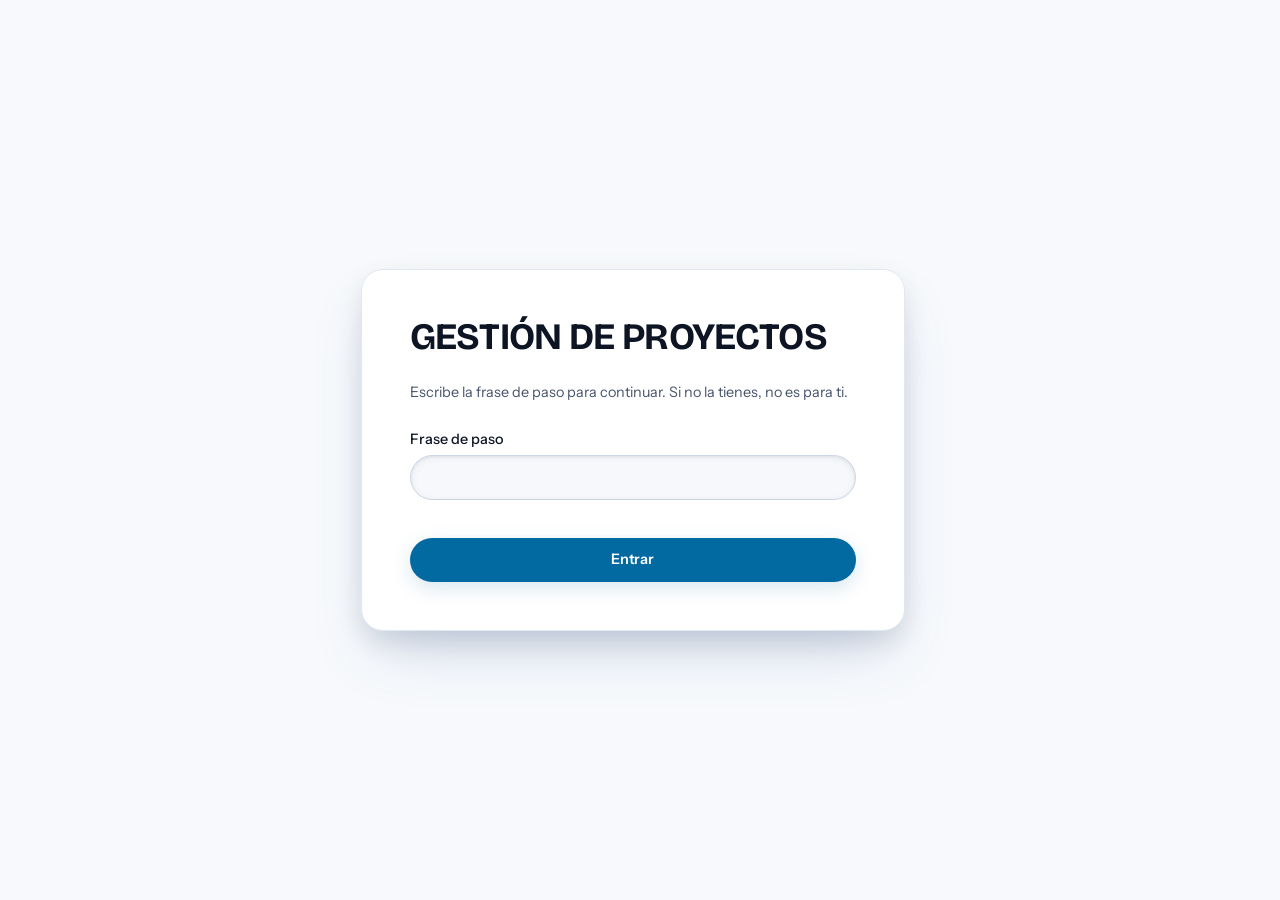
==== commit 1872d26b: "Gestor de proyectos: rediseño completo del panel de administración Añade lista de proyectos con tabl" ====
--- a/admin.html
+++ b/admin.html
@@ -18,6 +18,7 @@
     <link rel="stylesheet" href="css/base.css?v=64" />
     <link rel="stylesheet" href="css/layout.css?v=64" />
     <link rel="stylesheet" href="css/components.css?v=64" />
+    <link rel="stylesheet" href="css/vendor/flatpickr.min.css" />
     <link rel="stylesheet" href="css/admin.css?v=64" />
   </head>
 
@@ -61,7 +62,7 @@
           <tbody id="project-table-body">
             <tr class="project-table__add-row">
               <td colspan="2">
-                <button class="btn btn--primary btn--block" type="button" id="add-project-button">
+                <button class="btn btn--primary" type="button" id="add-project-button">
                   <svg class="btn__icon" viewBox="0 -960 960 960" fill="currentColor" aria-hidden="true">
                     <path d="M440-440H200v-80h240v-240h80v240h240v80H520v240h-80v-240Z"></path>
                   </svg>
@@ -83,142 +84,150 @@
            (scripts/admin-server.py), que exige el hash de la frase de paso
            en cada petición de escritura. -->
       <section class="admin-screen" id="project-form-section" hidden aria-labelledby="project-form-title">
+        <div class="glass-panel" id="project-form-glass">
         <header class="admin-screen__header">
           <h1 class="admin-title" id="project-form-title">Añadir proyecto</h1>
-          <a class="btn btn--ghost" href="#" id="cancel-form-link">Cancelar</a>
+          <button class="btn btn--ghost" type="button" id="cancel-form-link">Cancelar</button>
         </header>
 
         <form class="admin-form" id="project-form" novalidate>
           <input type="hidden" id="admin-editing-id" value="" />
 
-          <div class="field">
-            <label class="field__label" for="admin-title">Título</label>
-            <input class="field__control" id="admin-title" required />
-            <p class="field__error"></p>
-          </div>
-
-          <div class="field">
+          <div class="field" hidden>
             <label class="field__label" for="admin-id">Identificador (id)</label>
             <input class="field__control" id="admin-id" required />
             <p class="admin-hint">Se rellena solo a partir del título; puedes editarlo.</p>
             <p class="field__error"></p>
           </div>
 
-          <div class="field">
-            <label class="field__label" for="admin-tagline">Tagline</label>
-            <input class="field__control" id="admin-tagline" />
-            <p class="field__error"></p>
-          </div>
-
-          <div class="field">
-            <label class="field__label" for="admin-description">Descripción larga</label>
-            <textarea class="field__control" id="admin-description" rows="5"></textarea>
-            <p class="field__error"></p>
-          </div>
-
-          <div class="field">
-            <label class="field__label" for="admin-role">Tu papel en el proyecto</label>
-            <input class="field__control" id="admin-role" />
-            <p class="field__error"></p>
-          </div>
-
-          <div class="admin-form-row">
-            <div class="field">
-              <label class="field__label" for="admin-year">Año</label>
-              <input class="field__control" id="admin-year" inputmode="numeric" placeholder="2026" />
-              <p class="field__error"></p>
-            </div>
-            <div class="field">
-              <label class="field__label" for="admin-status">Estado</label>
-              <select class="field__control" id="admin-status">
-                <option value="">Sin especificar</option>
-                <option value="finalizado">Finalizado</option>
-                <option value="en curso">En curso</option>
-                <option value="prototipo">Prototipo</option>
-              </select>
-              <p class="field__error"></p>
+          <div class="form-layout">
+            <nav class="form-tabs" role="tablist" aria-label="Secciones del formulario">
+              <button class="form-tabs__item is-active" type="button" role="tab" aria-selected="true" aria-controls="tab-general" id="tab-btn-general">General</button>
+              <button class="form-tabs__item" type="button" role="tab" aria-selected="false" aria-controls="tab-tags" id="tab-btn-tags">Etiquetas</button>
+              <button class="form-tabs__item" type="button" role="tab" aria-selected="false" aria-controls="tab-images" id="tab-btn-images">Imágenes</button>
+              <button class="form-tabs__item" type="button" role="tab" aria-selected="false" aria-controls="tab-links" id="tab-btn-links">Enlaces</button>
+            </nav>
+
+            <div class="form-tabs__panels">
+              <div class="form-tabs__panel" id="tab-general" role="tabpanel" aria-labelledby="tab-btn-general">
+                <div class="field">
+                  <label class="field__label" for="admin-title">Título</label>
+                  <input class="field__control" id="admin-title" required />
+                  <p class="field__error"></p>
+                </div>
+
+                <div class="field">
+                  <label class="field__label" for="admin-tagline">Tagline</label>
+                  <input class="field__control" id="admin-tagline" />
+                  <p class="field__error"></p>
+                </div>
+
+                <div class="field">
+                  <label class="field__label" for="admin-description">Descripción larga</label>
+                  <textarea class="field__control" id="admin-description" rows="5"></textarea>
+                  <p class="field__error"></p>
+                </div>
+
+                <div class="admin-form-row">
+                  <div class="field">
+                    <label class="field__label" for="admin-date">Fecha de publicación</label>
+                    <input class="field__control" id="admin-date" type="text" autocomplete="off" placeholder="AAAA-MM-DD" />
+                    <p class="admin-hint">Se rellena con la fecha de hoy.</p>
+                    <p class="field__error"></p>
+                  </div>
+                  <div class="field">
+                    <label class="field__label" for="admin-status">Estado</label>
+                    <select class="field__control" id="admin-status">
+                      <option value="">Sin especificar</option>
+                      <option value="finalizado">Finalizado</option>
+                      <option value="en curso">En curso</option>
+                      <option value="prototipo">Prototipo</option>
+                    </select>
+                    <p class="field__error"></p>
+                  </div>
+                </div>
+
+                <label class="admin-checkbox">
+                  <input type="checkbox" id="admin-featured" />
+                  Destacar (tarjeta a doble ancho en escritorio)
+                </label>
+              </div>
+
+              <div class="form-tabs__panel" id="tab-tags" role="tabpanel" aria-labelledby="tab-btn-tags" hidden>
+                <div class="field">
+                  <label class="field__label" for="admin-tags">Tecnologías</label>
+                  <input class="field__control" id="admin-tags" placeholder="Java, Kotlin, SQL" />
+                  <p class="admin-hint">Separadas por comas.</p>
+                </div>
+
+                <div class="field">
+                  <label class="field__label" for="admin-categories">Categorías</label>
+                  <input class="field__control" id="admin-categories" placeholder="web, api" />
+                  <p class="admin-hint">Separadas por comas (web, movil, api, escritorio, u otra nueva).</p>
+                </div>
+              </div>
+
+              <div class="form-tabs__panel" id="tab-images" role="tabpanel" aria-labelledby="tab-btn-images" hidden>
+                <div class="field">
+                  <label class="field__label" for="admin-cover">Imagen de portada</label>
+                  <div class="admin-current-image" id="admin-cover-current" hidden>
+                    <img id="admin-cover-current-img" alt="Portada actual" />
+                    <div class="admin-current-image__info">
+                      <span class="admin-hint">Imagen actual. Sube una nueva para reemplazarla.</span>
+                      <button class="btn btn--ghost btn--danger-text" type="button" id="admin-cover-remove">Quitar portada</button>
+                    </div>
+                  </div>
+                  <label class="dropzone" for="admin-cover" id="admin-cover-dropzone">
+                    <svg class="dropzone__icon" viewBox="0 -960 960 960" fill="currentColor" aria-hidden="true">
+                      <path d="M440-320v-326L336-542l-56-58 200-200 200 200-56 58-104-104v326h-80ZM240-160q-33 0-56.5-23.5T160-240v-120h80v120h480v-120h80v120q0 33-23.5 56.5T720-160H240Z"></path>
+                    </svg>
+                    <span class="dropzone__text" id="admin-cover-dropzone-text">Arrastra una imagen aquí, o haz clic para elegirla</span>
+                    <input class="dropzone__input" id="admin-cover" type="file" accept="image/*" hidden />
+                  </label>
+                  <p class="admin-hint">Máximo 1 MB. Se sube junto con el proyecto.</p>
+                </div>
+
+                <div class="field">
+                  <label class="field__label" for="admin-gallery">Más fotos (galería)</label>
+                  <div class="admin-current-image admin-current-image--gallery" id="admin-gallery-current" hidden>
+                    <div class="admin-gallery-grid" id="admin-gallery-grid"></div>
+                    <span class="admin-hint">Fotos actuales. Puedes quitar alguna una a una, o subir nuevas para añadirlas.</span>
+                  </div>
+                  <label class="dropzone" for="admin-gallery" id="admin-gallery-dropzone">
+                    <svg class="dropzone__icon" viewBox="0 -960 960 960" fill="currentColor" aria-hidden="true">
+                      <path d="M440-320v-326L336-542l-56-58 200-200 200 200-56 58-104-104v326h-80ZM240-160q-33 0-56.5-23.5T160-240v-120h80v120h480v-120h80v120q0 33-23.5 56.5T720-160H240Z"></path>
+                    </svg>
+                    <span class="dropzone__text" id="admin-gallery-dropzone-text">Arrastra varias fotos aquí, o haz clic para elegirlas</span>
+                    <input class="dropzone__input" id="admin-gallery" type="file" accept="image/*" multiple hidden />
+                  </label>
+                  <p class="admin-hint">Opcional. Máximo 1 MB cada una.</p>
+                </div>
+              </div>
+
+              <div class="form-tabs__panel" id="tab-links" role="tabpanel" aria-labelledby="tab-btn-links" hidden>
+                <div class="field">
+                  <label class="field__label" for="admin-repo">Enlace a GitHub</label>
+                  <input class="field__control" id="admin-repo" type="url" placeholder="https://github.com/…" />
+                  <p class="admin-hint">El repositorio con el código del proyecto.</p>
+                  <p class="field__error"></p>
+                </div>
+                <div class="field">
+                  <label class="field__label" for="admin-demo">Enlace a demo</label>
+                  <input class="field__control" id="admin-demo" type="url" placeholder="https://…" />
+                  <p class="admin-hint">Opcional, si el proyecto tiene una versión en vivo.</p>
+                  <p class="field__error"></p>
+                </div>
+              </div>
             </div>
           </div>
 
-          <label class="admin-checkbox">
-            <input type="checkbox" id="admin-featured" />
-            Destacar (tarjeta a doble ancho en escritorio)
-          </label>
-
-          <div class="field">
-            <label class="field__label" for="admin-tags">Tecnologías</label>
-            <input class="field__control" id="admin-tags" placeholder="Java, Kotlin, SQL" />
-            <p class="admin-hint">Separadas por comas.</p>
-          </div>
-
-          <div class="field">
-            <label class="field__label" for="admin-categories">Categorías</label>
-            <input class="field__control" id="admin-categories" placeholder="web, api" />
-            <p class="admin-hint">Separadas por comas (web, movil, api, escritorio, u otra nueva).</p>
-          </div>
-
-          <div class="field">
-            <label class="field__label" for="admin-highlights">Puntos destacados</label>
-            <textarea
-              class="field__control"
-              id="admin-highlights"
-              rows="4"
-              placeholder="Un logro por línea"
-            ></textarea>
-            <p class="admin-hint">Uno por línea.</p>
-          </div>
-
-          <h2 class="modal__section-title">Fotos del proyecto</h2>
-
-          <div class="field">
-            <label class="field__label" for="admin-cover">Imagen de portada</label>
-            <div class="admin-current-image" id="admin-cover-current" hidden>
-              <img id="admin-cover-current-img" alt="Portada actual" />
-              <span class="admin-hint">Imagen actual. Sube una nueva para reemplazarla.</span>
-            </div>
-            <input class="field__control" id="admin-cover" type="file" accept="image/*" />
-            <p class="admin-hint">Máximo 1 MB. Se sube junto con el proyecto.</p>
-          </div>
-
-          <div class="field">
-            <label class="field__label" for="admin-gallery">Más fotos (galería)</label>
-            <div class="admin-current-image" id="admin-gallery-current" hidden>
-              <span class="admin-hint">Fotos actuales. Sube nuevas para reemplazarlas todas.</span>
-            </div>
-            <input class="field__control" id="admin-gallery" type="file" accept="image/*" multiple />
-            <p class="admin-hint">Opcional, puedes elegir varias a la vez. Máximo 1 MB cada una.</p>
-          </div>
-
-          <h2 class="modal__section-title">Enlaces</h2>
-
-          <div class="admin-form-row">
-            <div class="field">
-              <label class="field__label" for="admin-repo">Enlace a GitHub</label>
-              <input class="field__control" id="admin-repo" type="url" placeholder="https://github.com/…" />
-              <p class="admin-hint">El repositorio con el código del proyecto.</p>
-              <p class="field__error"></p>
-            </div>
-            <div class="field">
-              <label class="field__label" for="admin-demo">Enlace a demo</label>
-              <input class="field__control" id="admin-demo" type="url" placeholder="https://…" />
-              <p class="admin-hint">Opcional, si el proyecto tiene una versión en vivo.</p>
-              <p class="field__error"></p>
-            </div>
-          </div>
-
-          <div class="field">
-            <label class="field__label" for="admin-case-study">Enlace al caso de estudio</label>
-            <input class="field__control" id="admin-case-study" type="url" placeholder="https://…" />
-            <p class="admin-hint">Opcional.</p>
-            <p class="field__error"></p>
-          </div>
-
-          <button class="btn btn--primary btn--block" type="submit" id="project-submit">
+          <button class="btn btn--primary" type="submit" id="project-submit">
             Publicar proyecto
           </button>
         </form>
 
         <div class="admin-log" id="admin-log" role="status" aria-live="polite"></div>
+        </div>
       </section>
     </main>
 
@@ -227,7 +236,7 @@
     <div class="confirm-dialog" id="confirm-dialog" aria-hidden="true">
       <div class="confirm-dialog__backdrop" id="confirm-dialog-backdrop"></div>
       <div class="confirm-dialog__card" role="alertdialog" aria-modal="true" aria-labelledby="confirm-dialog-title">
-        <h2 class="admin-title" id="confirm-dialog-title">Eliminar proyecto</h2>
+        <h2 class="admin-title confirm-dialog__title" id="confirm-dialog-title">Eliminar proyecto</h2>
         <p id="confirm-dialog-message"></p>
         <div class="confirm-dialog__actions">
           <button class="btn btn--ghost" type="button" id="confirm-dialog-cancel">Cancelar</button>
@@ -236,6 +245,7 @@
       </div>
     </div>
 
+    <script src="js/vendor/flatpickr.min.js"></script>
     <script type="module" src="js/admin/main-admin.js"></script>
   </body>
 </html>
--- a/css/components.css
+++ b/css/components.css
@@ -704,6 +704,117 @@
   height: auto;
   aspect-ratio: 16 / 10;
   object-fit: cover;
+  cursor: pointer;
+}
+
+/* ==========================================================================
+   Visor de imagen ampliada (lightbox) — se abre desde la galería del modal.
+   ========================================================================== */
+.lightbox {
+  position: fixed;
+  inset: 0;
+  z-index: 300;
+  display: grid;
+  place-items: center;
+  visibility: hidden;
+}
+
+.lightbox.is-open {
+  visibility: visible;
+}
+
+.lightbox__backdrop {
+  position: absolute;
+  inset: 0;
+  background-color: rgb(8 13 23 / 0.88);
+  opacity: 0;
+  transition: opacity var(--dur-2) var(--ease-out);
+}
+
+.lightbox.is-open .lightbox__backdrop {
+  opacity: 1;
+}
+
+.lightbox__close {
+  position: absolute;
+  top: var(--space-md);
+  right: var(--space-md);
+  z-index: 2;
+  background-color: color-mix(in srgb, var(--color-surface) 85%, transparent);
+}
+
+.lightbox__nav {
+  position: absolute;
+  top: 50%;
+  transform: translateY(-50%);
+  z-index: 2;
+  background-color: color-mix(in srgb, var(--color-surface) 85%, transparent);
+}
+
+.lightbox__nav--prev {
+  left: var(--space-md);
+}
+
+.lightbox__nav--next {
+  right: var(--space-md);
+}
+
+.lightbox__nav[hidden] {
+  display: none;
+}
+
+.lightbox__counter {
+  position: absolute;
+  bottom: var(--space-md);
+  left: 50%;
+  transform: translateX(-50%);
+  margin: 0;
+  padding: var(--space-3xs) var(--space-sm);
+  border-radius: var(--radius-full);
+  background-color: color-mix(in srgb, var(--color-surface) 85%, transparent);
+  color: var(--color-ink);
+  font-size: var(--step--1);
+  font-weight: var(--weight-medium);
+}
+
+.lightbox__counter[hidden] {
+  display: none;
+}
+
+.lightbox__viewport {
+  position: relative;
+  width: 90vw;
+  height: 90svh;
+  display: grid;
+  place-items: center;
+  overflow: auto;
+  transform: scale(0.96);
+  opacity: 0;
+  transition: transform var(--dur-2) var(--ease-out), opacity var(--dur-2) var(--ease-out);
+}
+
+.lightbox.is-open .lightbox__viewport {
+  transform: scale(1);
+  opacity: 1;
+}
+
+.lightbox__image {
+  max-width: 90vw;
+  max-height: 90svh;
+  width: auto;
+  height: auto;
+  border-radius: var(--radius-sm);
+  cursor: zoom-in;
+  transition: transform var(--dur-2) var(--ease-out);
+}
+
+.lightbox__image.is-zoomed {
+  max-width: none;
+  max-height: none;
+  width: auto;
+  height: auto;
+  transform: scale(1.9);
+  cursor: zoom-out;
 }
 
 .modal__section-title {
--- a/css/vendor/flatpickr.min.css
+++ b/css/vendor/flatpickr.min.css
@@ -0,0 +1,13 @@
+.flatpickr-calendar{background:transparent;opacity:0;display:none;text-align:center;visibility:hidden;padding:0;-webkit-animation:none;animation:none;direction:ltr;border:0;font-size:14px;line-height:24px;border-radius:5px;position:absolute;width:307.875px;-webkit-box-sizing:border-box;box-sizing:border-box;-ms-touch-action:manipulation;touch-action:manipulation;background:#fff;-webkit-box-shadow:1px 0 0 #e6e6e6,-1px 0 0 #e6e6e6,0 1px 0 #e6e6e6,0 -1px 0 #e6e6e6,0 3px 13px rgba(0,0,0,0.08);box-shadow:1px 0 0 #e6e6e6,-1px 0 0 #e6e6e6,0 1px 0 #e6e6e6,0 -1px 0 #e6e6e6,0 3px 13px rgba(0,0,0,0.08)}.flatpickr-calendar.open,.flatpickr-calendar.inline{opacity:1;max-height:640px;visibility:visible}.flatpickr-calendar.open{display:inline-block;z-index:99999}.flatpickr-calendar.animate.open{-webkit-animation:fpFadeInDown 300ms cubic-bezier(.23,1,.32,1);animation:fpFadeInDown 300ms cubic-bezier(.23,1,.32,1)}.flatpickr-calendar.inline{display:block;position:relative;top:2px}.flatpickr-calendar.static{position:absolute;top:calc(100% + 2px)}.flatpickr-calendar.static.open{z-index:999;display:block}.flatpickr-calendar.multiMonth .flatpickr-days .dayContainer:nth-child(n+1) .flatpickr-day.inRange:nth-child(7n+7){-webkit-box-shadow:none !important;box-shadow:none !important}.flatpickr-calendar.multiMonth .flatpickr-days .dayContainer:nth-child(n+2) .flatpickr-day.inRange:nth-child(7n+1){-webkit-box-shadow:-2px 0 0 #e6e6e6,5px 0 0 #e6e6e6;box-shadow:-2px 0 0 #e6e6e6,5px 0 0 #e6e6e6}.flatpickr-calendar .hasWeeks .dayContainer,.flatpickr-calendar .hasTime .dayContainer{border-bottom:0;border-bottom-right-radius:0;border-bottom-left-radius:0}.flatpickr-calendar .hasWeeks .dayContainer{border-left:0}.flatpickr-calendar.hasTime .flatpickr-time{height:40px;border-top:1px solid #e6e6e6}.flatpickr-calendar.noCalendar.hasTime .flatpickr-time{height:auto}.flatpickr-calendar:before,.flatpickr-calendar:after{position:absolute;display:block;pointer-events:none;border:solid transparent;content:'';height:0;width:0;left:22px}.flatpickr-calendar.rightMost:before,.flatpickr-calendar.arrowRight:before,.flatpickr-calendar.rightMost:after,.flatpickr-calendar.arrowRight:after{left:auto;right:22px}.flatpickr-calendar.arrowCenter:before,.flatpickr-calendar.arrowCenter:after{left:50%;right:50%}.flatpickr-calendar:before{border-width:5px;margin:0 -5px}.flatpickr-calendar:after{border-width:4px;margin:0 -4px}.flatpickr-calendar.arrowTop:before,.flatpickr-calendar.arrowTop:after{bottom:100%}.flatpickr-calendar.arrowTop:before{border-bottom-color:#e6e6e6}.flatpickr-calendar.arrowTop:after{border-bottom-color:#fff}.flatpickr-calendar.arrowBottom:before,.flatpickr-calendar.arrowBottom:after{top:100%}.flatpickr-calendar.arrowBottom:before{border-top-color:#e6e6e6}.flatpickr-calendar.arrowBottom:after{border-top-color:#fff}.flatpickr-calendar:focus{outline:0}.flatpickr-wrapper{position:relative;display:inline-block}.flatpickr-months{display:-webkit-box;display:-webkit-flex;display:-ms-flexbox;display:flex}.flatpickr-months .flatpickr-month{background:transparent;color:rgba(0,0,0,0.9);fill:rgba(0,0,0,0.9);height:34px;line-height:1;text-align:center;position:relative;-webkit-user-select:none;-moz-user-select:none;-ms-user-select:none;user-select:none;overflow:hidden;-webkit-box-flex:1;-webkit-flex:1;-ms-flex:1;flex:1}.flatpickr-months .flatpickr-prev-month,.flatpickr-months .flatpickr-next-month{-webkit-user-select:none;-moz-user-select:none;-ms-user-select:none;user-select:none;text-decoration:none;cursor:pointer;position:absolute;top:0;height:34px;padding:10px;z-index:3;color:rgba(0,0,0,0.9);fill:rgba(0,0,0,0.9)}.flatpickr-months .flatpickr-prev-month.flatpickr-disabled,.flatpickr-months .flatpickr-next-month.flatpickr-disabled{display:none}.flatpickr-months .flatpickr-prev-month i,.flatpickr-months .flatpickr-next-month i{position:relative}.flatpickr-months .flatpickr-prev-month.flatpickr-prev-month,.flatpickr-months .flatpickr-next-month.flatpickr-prev-month{/*
+      /*rtl:begin:ignore*/left:0/*
+      /*rtl:end:ignore*/}/*
+      /*rtl:begin:ignore*/
+/*
+      /*rtl:end:ignore*/
+.flatpickr-months .flatpickr-prev-month.flatpickr-next-month,.flatpickr-months .flatpickr-next-month.flatpickr-next-month{/*
+      /*rtl:begin:ignore*/right:0/*
+      /*rtl:end:ignore*/}/*
+      /*rtl:begin:ignore*/
+/*
+      /*rtl:end:ignore*/
+.flatpickr-months .flatpickr-prev-month:hover,.flatpickr-months .flatpickr-next-month:hover{color:#959ea9}.flatpickr-months .flatpickr-prev-month:hover svg,.flatpickr-months .flatpickr-next-month:hover svg{fill:#f64747}.flatpickr-months .flatpickr-prev-month svg,.flatpickr-months .flatpickr-next-month svg{width:14px;height:14px}.flatpickr-months .flatpickr-prev-month svg path,.flatpickr-months .flatpickr-next-month svg path{-webkit-transition:fill .1s;transition:fill .1s;fill:inherit}.numInputWrapper{position:relative;height:auto}.numInputWrapper input,.numInputWrapper span{display:inline-block}.numInputWrapper input{width:100%}.numInputWrapper input::-ms-clear{display:none}.numInputWrapper input::-webkit-outer-spin-button,.numInputWrapper input::-webkit-inner-spin-button{margin:0;-webkit-appearance:none}.numInputWrapper span{position:absolute;right:0;width:14px;padding:0 4px 0 2px;height:50%;line-height:50%;opacity:0;cursor:pointer;border:1px solid rgba(57,57,57,0.15);-webkit-box-sizing:border-box;box-sizing:border-box}.numInputWrapper span:hover{background:rgba(0,0,0,0.1)}.numInputWrapper span:active{background:rgba(0,0,0,0.2)}.numInputWrapper span:after{display:block;content:"";position:absolute}.numInputWrapper span.arrowUp{top:0;border-bottom:0}.numInputWrapper span.arrowUp:after{border-left:4px solid transparent;border-right:4px solid transparent;border-bottom:4px solid rgba(57,57,57,0.6);top:26%}.numInputWrapper span.arrowDown{top:50%}.numInputWrapper span.arrowDown:after{border-left:4px solid transparent;border-right:4px solid transparent;border-top:4px solid rgba(57,57,57,0.6);top:40%}.numInputWrapper span svg{width:inherit;height:auto}.numInputWrapper span svg path{fill:rgba(0,0,0,0.5)}.numInputWrapper:hover{background:rgba(0,0,0,0.05)}.numInputWrapper:hover span{opacity:1}.flatpickr-current-month{font-size:135%;line-height:inherit;font-weight:300;color:inherit;position:absolute;width:75%;left:12.5%;padding:7.48px 0 0 0;line-height:1;height:34px;display:inline-block;text-align:center;-webkit-transform:translate3d(0,0,0);transform:translate3d(0,0,0)}.flatpickr-current-month span.cur-month{font-family:inherit;font-weight:700;color:inherit;display:inline-block;margin-left:.5ch;padding:0}.flatpickr-current-month span.cur-month:hover{background:rgba(0,0,0,0.05)}.flatpickr-current-month .numInputWrapper{width:6ch;width:7ch\0;display:inline-block}.flatpickr-current-month .numInputWrapper span.arrowUp:after{border-bottom-color:rgba(0,0,0,0.9)}.flatpickr-current-month .numInputWrapper span.arrowDown:after{border-top-color:rgba(0,0,0,0.9)}.flatpickr-current-month input.cur-year{background:transparent;-webkit-box-sizing:border-box;box-sizing:border-box;color:inherit;cursor:text;padding:0 0 0 .5ch;margin:0;display:inline-block;font-size:inherit;font-family:inherit;font-weight:300;line-height:inherit;height:auto;border:0;border-radius:0;vertical-align:initial;-webkit-appearance:textfield;-moz-appearance:textfield;appearance:textfield}.flatpickr-current-month input.cur-year:focus{outline:0}.flatpickr-current-month input.cur-year[disabled],.flatpickr-current-month input.cur-year[disabled]:hover{font-size:100%;color:rgba(0,0,0,0.5);background:transparent;pointer-events:none}.flatpickr-current-month .flatpickr-monthDropdown-months{appearance:menulist;background:transparent;border:none;border-radius:0;box-sizing:border-box;color:inherit;cursor:pointer;font-size:inherit;font-family:inherit;font-weight:300;height:auto;line-height:inherit;margin:-1px 0 0 0;outline:none;padding:0 0 0 .5ch;position:relative;vertical-align:initial;-webkit-box-sizing:border-box;-webkit-appearance:menulist;-moz-appearance:menulist;width:auto}.flatpickr-current-month .flatpickr-monthDropdown-months:focus,.flatpickr-current-month .flatpickr-monthDropdown-months:active{outline:none}.flatpickr-current-month .flatpickr-monthDropdown-months:hover{background:rgba(0,0,0,0.05)}.flatpickr-current-month .flatpickr-monthDropdown-months .flatpickr-monthDropdown-month{background-color:transparent;outline:none;padding:0}.flatpickr-weekdays{background:transparent;text-align:center;overflow:hidden;width:100%;display:-webkit-box;display:-webkit-flex;display:-ms-flexbox;display:flex;-webkit-box-align:center;-webkit-align-items:center;-ms-flex-align:center;align-items:center;height:28px}.flatpickr-weekdays .flatpickr-weekdaycontainer{display:-webkit-box;display:-webkit-flex;display:-ms-flexbox;display:flex;-webkit-box-flex:1;-webkit-flex:1;-ms-flex:1;flex:1}span.flatpickr-weekday{cursor:default;font-size:90%;background:transparent;color:rgba(0,0,0,0.54);line-height:1;margin:0;text-align:center;display:block;-webkit-box-flex:1;-webkit-flex:1;-ms-flex:1;flex:1;font-weight:bolder}.dayContainer,.flatpickr-weeks{padding:1px 0 0 0}.flatpickr-days{position:relative;overflow:hidden;display:-webkit-box;display:-webkit-flex;display:-ms-flexbox;display:flex;-webkit-box-align:start;-webkit-align-items:flex-start;-ms-flex-align:start;align-items:flex-start;width:307.875px}.flatpickr-days:focus{outline:0}.dayContainer{padding:0;outline:0;text-align:left;width:307.875px;min-width:307.875px;max-width:307.875px;-webkit-box-sizing:border-box;box-sizing:border-box;display:inline-block;display:-ms-flexbox;display:-webkit-box;display:-webkit-flex;display:flex;-webkit-flex-wrap:wrap;flex-wrap:wrap;-ms-flex-wrap:wrap;-ms-flex-pack:justify;-webkit-justify-content:space-around;justify-content:space-around;-webkit-transform:translate3d(0,0,0);transform:translate3d(0,0,0);opacity:1}.dayContainer + .dayContainer{-webkit-box-shadow:-1px 0 0 #e6e6e6;box-shadow:-1px 0 0 #e6e6e6}.flatpickr-day{background:none;border:1px solid transparent;border-radius:150px;-webkit-box-sizing:border-box;box-sizing:border-box;color:#393939;cursor:pointer;font-weight:400;width:14.2857143%;-webkit-flex-basis:14.2857143%;-ms-flex-preferred-size:14.2857143%;flex-basis:14.2857143%;max-width:39px;height:39px;line-height:39px;margin:0;display:inline-block;position:relative;-webkit-box-pack:center;-webkit-justify-content:center;-ms-flex-pack:center;justify-content:center;text-align:center}.flatpickr-day.inRange,.flatpickr-day.prevMonthDay.inRange,.flatpickr-day.nextMonthDay.inRange,.flatpickr-day.today.inRange,.flatpickr-day.prevMonthDay.today.inRange,.flatpickr-day.nextMonthDay.today.inRange,.flatpickr-day:hover,.flatpickr-day.prevMonthDay:hover,.flatpickr-day.nextMonthDay:hover,.flatpickr-day:focus,.flatpickr-day.prevMonthDay:focus,.flatpickr-day.nextMonthDay:focus{cursor:pointer;outline:0;background:#e6e6e6;border-color:#e6e6e6}.flatpickr-day.today{border-color:#959ea9}.flatpickr-day.today:hover,.flatpickr-day.today:focus{border-color:#959ea9;background:#959ea9;color:#fff}.flatpickr-day.selected,.flatpickr-day.startRange,.flatpickr-day.endRange,.flatpickr-day.selected.inRange,.flatpickr-day.startRange.inRange,.flatpickr-day.endRange.inRange,.flatpickr-day.selected:focus,.flatpickr-day.startRange:focus,.flatpickr-day.endRange:focus,.flatpickr-day.selected:hover,.flatpickr-day.startRange:hover,.flatpickr-day.endRange:hover,.flatpickr-day.selected.prevMonthDay,.flatpickr-day.startRange.prevMonthDay,.flatpickr-day.endRange.prevMonthDay,.flatpickr-day.selected.nextMonthDay,.flatpickr-day.startRange.nextMonthDay,.flatpickr-day.endRange.nextMonthDay{background:#569ff7;-webkit-box-shadow:none;box-shadow:none;color:#fff;border-color:#569ff7}.flatpickr-day.selected.startRange,.flatpickr-day.startRange.startRange,.flatpickr-day.endRange.startRange{border-radius:50px 0 0 50px}.flatpickr-day.selected.endRange,.flatpickr-day.startRange.endRange,.flatpickr-day.endRange.endRange{border-radius:0 50px 50px 0}.flatpickr-day.selected.startRange + .endRange:not(:nth-child(7n+1)),.flatpickr-day.startRange.startRange + .endRange:not(:nth-child(7n+1)),.flatpickr-day.endRange.startRange + .endRange:not(:nth-child(7n+1)){-webkit-box-shadow:-10px 0 0 #569ff7;box-shadow:-10px 0 0 #569ff7}.flatpickr-day.selected.startRange.endRange,.flatpickr-day.startRange.startRange.endRange,.flatpickr-day.endRange.startRange.endRange{border-radius:50px}.flatpickr-day.inRange{border-radius:0;-webkit-box-shadow:-5px 0 0 #e6e6e6,5px 0 0 #e6e6e6;box-shadow:-5px 0 0 #e6e6e6,5px 0 0 #e6e6e6}.flatpickr-day.flatpickr-disabled,.flatpickr-day.flatpickr-disabled:hover,.flatpickr-day.prevMonthDay,.flatpickr-day.nextMonthDay,.flatpickr-day.notAllowed,.flatpickr-day.notAllowed.prevMonthDay,.flatpickr-day.notAllowed.nextMonthDay{color:rgba(57,57,57,0.3);background:transparent;border-color:transparent;cursor:default}.flatpickr-day.flatpickr-disabled,.flatpickr-day.flatpickr-disabled:hover{cursor:not-allowed;color:rgba(57,57,57,0.1)}.flatpickr-day.week.selected{border-radius:0;-webkit-box-shadow:-5px 0 0 #569ff7,5px 0 0 #569ff7;box-shadow:-5px 0 0 #569ff7,5px 0 0 #569ff7}.flatpickr-day.hidden{visibility:hidden}.rangeMode .flatpickr-day{margin-top:1px}.flatpickr-weekwrapper{float:left}.flatpickr-weekwrapper .flatpickr-weeks{padding:0 12px;-webkit-box-shadow:1px 0 0 #e6e6e6;box-shadow:1px 0 0 #e6e6e6}.flatpickr-weekwrapper .flatpickr-weekday{float:none;width:100%;line-height:28px}.flatpickr-weekwrapper span.flatpickr-day,.flatpickr-weekwrapper span.flatpickr-day:hover{display:block;width:100%;max-width:none;color:rgba(57,57,57,0.3);background:transparent;cursor:default;border:none}.flatpickr-innerContainer{display:block;display:-webkit-box;display:-webkit-flex;display:-ms-flexbox;display:flex;-webkit-box-sizing:border-box;box-sizing:border-box;overflow:hidden}.flatpickr-rContainer{display:inline-block;padding:0;-webkit-box-sizing:border-box;box-sizing:border-box}.flatpickr-time{text-align:center;outline:0;display:block;height:0;line-height:40px;max-height:40px;-webkit-box-sizing:border-box;box-sizing:border-box;overflow:hidden;display:-webkit-box;display:-webkit-flex;display:-ms-flexbox;display:flex}.flatpickr-time:after{content:"";display:table;clear:both}.flatpickr-time .numInputWrapper{-webkit-box-flex:1;-webkit-flex:1;-ms-flex:1;flex:1;width:40%;height:40px;float:left}.flatpickr-time .numInputWrapper span.arrowUp:after{border-bottom-color:#393939}.flatpickr-time .numInputWrapper span.arrowDown:after{border-top-color:#393939}.flatpickr-time.hasSeconds .numInputWrapper{width:26%}.flatpickr-time.time24hr .numInputWrapper{width:49%}.flatpickr-time input{background:transparent;-webkit-box-shadow:none;box-shadow:none;border:0;border-radius:0;text-align:center;margin:0;padding:0;height:inherit;line-height:inherit;color:#393939;font-size:14px;position:relative;-webkit-box-sizing:border-box;box-sizing:border-box;-webkit-appearance:textfield;-moz-appearance:textfield;appearance:textfield}.flatpickr-time input.flatpickr-hour{font-weight:bold}.flatpickr-time input.flatpickr-minute,.flatpickr-time input.flatpickr-second{font-weight:400}.flatpickr-time input:focus{outline:0;border:0}.flatpickr-time .flatpickr-time-separator,.flatpickr-time .flatpickr-am-pm{height:inherit;float:left;line-height:inherit;color:#393939;font-weight:bold;width:2%;-webkit-user-select:none;-moz-user-select:none;-ms-user-select:none;user-select:none;-webkit-align-self:center;-ms-flex-item-align:center;align-self:center}.flatpickr-time .flatpickr-am-pm{outline:0;width:18%;cursor:pointer;text-align:center;font-weight:400}.flatpickr-time input:hover,.flatpickr-time .flatpickr-am-pm:hover,.flatpickr-time input:focus,.flatpickr-time .flatpickr-am-pm:focus{background:#eee}.flatpickr-input[readonly]{cursor:pointer}@-webkit-keyframes fpFadeInDown{from{opacity:0;-webkit-transform:translate3d(0,-20px,0);transform:translate3d(0,-20px,0)}to{opacity:1;-webkit-transform:translate3d(0,0,0);transform:translate3d(0,0,0)}}@keyframes fpFadeInDown{from{opacity:0;-webkit-transform:translate3d(0,-20px,0);transform:translate3d(0,-20px,0)}to{opacity:1;-webkit-transform:translate3d(0,0,0);transform:translate3d(0,0,0)}}
--- a/css/admin.css
+++ b/css/admin.css
@@ -10,6 +10,50 @@
 
 .admin-page {
   min-height: 100svh;
+  display: grid;
+  place-items: center;
+}
+
+/* Las pantallas a pantalla completa (lista, formulario) no deben centrarse
+   verticalmente como la tarjeta de login — se quedan arriba y a lo ancho,
+   para que el contenido largo haga scroll con normalidad. */
+.admin-screen {
+  align-self: start;
+  justify-self: stretch;
+}
+
+/* .field fija su propio display: flex (components.css), lo que por cascada
+   normal ganaría al display: none del atributo [hidden]. Esta regla, del
+   mismo peso pero declarada después, evita que el campo del identificador
+   (oculto por defecto, se rellena solo) se vea igualmente. */
+.field[hidden] {
+  display: none;
+}
+
+/* --------------------------------------------------------------------------
+   Fondo ambiental y panel de cristal — solo al editar un proyecto existente.
+   Al añadir uno nuevo la pantalla se queda como siempre (sin fondo ni caja).
+   -------------------------------------------------------------------------- */
+body.is-editing-project {
+  background-color: var(--color-surface);
+}
+
+.glass-panel {
+  display: flex;
+  flex-direction: column;
+  gap: var(--space-lg);
+}
+
+body.is-editing-project .glass-panel {
+  padding: var(--space-xl);
+  background-color: var(--color-surface);
+  border: 1px solid var(--color-line);
+  border-radius: var(--radius-xl);
+  /* Sombra hacia dentro (no hacia fuera): como el fondo es del mismo color
+     que el contenedor, la profundidad la da un hundimiento, no un flotado. */
+  box-shadow:
+    inset 0 2px 6px rgb(13 21 36 / 0.08),
+    inset 0 10px 24px rgb(13 21 36 / 0.06);
 }
 
 /* --------------------------------------------------------------------------
@@ -18,7 +62,7 @@
 .admin-card {
   width: 100%;
   max-width: 34rem;
-  margin: var(--space-2xl) auto;
+  margin: var(--space-md) auto;
   display: flex;
   flex-direction: column;
   gap: var(--space-md);
@@ -26,7 +70,11 @@
   background-color: var(--color-surface);
   border: 1px solid var(--color-line);
   border-radius: var(--radius-lg);
-  box-shadow: var(--shadow-2);
+  /* Sombra a dos capas con un toque de color, para que la tarjeta parezca
+     flotar sobre el fondo en vez de quedarse pegada a él. */
+  box-shadow:
+    0 30px 60px -20px rgb(96 130 175 / 0.35),
+    0 12px 24px rgb(13 21 36 / 0.10);
 }
 
 /* .admin-card fija su propio display: flex, lo que por cascada normal
@@ -63,8 +111,10 @@
 }
 
 .admin-title {
-  font-size: var(--step-2);
+  font-size: var(--step-3);
   margin: 0;
+  text-transform: uppercase;
+  letter-spacing: var(--tracking-snug);
 }
 
 .admin-hint {
@@ -79,10 +129,178 @@
   gap: var(--space-sm);
 }
 
+/* Campos del panel (login, añadir/editar): bordes más redondeados y gris
+   claro en reposo, estilo "campo de sistema" de Apple — blanco al enfocar. */
+.admin-form .field__control {
+  border-radius: var(--radius-full);
+  border-color: var(--color-line-strong);
+  background-color: #f6f8fb;
+  /* Misma sensación de hundido que el contenedor grande: sombra hacia
+     dentro, no hacia fuera. */
+  box-shadow:
+    inset 0 1px 3px rgb(13 21 36 / 0.08),
+    inset 0 2px 8px rgb(13 21 36 / 0.05);
+}
+
+.admin-form .field__control:hover {
+  border-color: var(--color-line-strong);
+  background-color: #f6f8fb;
+}
+
+.admin-form .field__control:focus-visible {
+  background-color: var(--color-surface);
+  border-color: transparent;
+  outline: none;
+  /* Se combina el hundido de siempre (hacia dentro) con un resplandor de
+     luz azul que se apaga hacia fuera, no un aro de borde plano. */
+  box-shadow:
+    inset 0 1px 3px rgb(13 21 36 / 0.08),
+    inset 0 2px 8px rgb(13 21 36 / 0.05),
+    0 0 10px 2px rgb(3 105 161 / 0.14),
+    0 0 22px 8px rgb(3 105 161 / 0.08),
+    0 0 36px 14px rgb(3 105 161 / 0.04);
+}
+
+/* La píldora (radio total) no funciona en una caja alta: las esquinas se
+   comen el texto. La textarea se queda con un radio normal, en px. */
+.admin-form textarea.field__control {
+  border-radius: 18px;
+}
+
+/* Safari conserva el aspecto nativo de <select> (incluidas sus esquinas)
+   aunque se le ponga border-radius, a menos que se le quite la apariencia
+   nativa del todo. Se sustituye la flechita nativa por una propia en SVG. */
+.admin-form select.field__control {
+  appearance: none;
+  -webkit-appearance: none;
+  -moz-appearance: none;
+  background-image: url("data:image/svg+xml,%3Csvg xmlns='http://www.w3.org/2000/svg' viewBox='0 0 24 24' fill='none' stroke='%2346536b' stroke-width='2' stroke-linecap='round' stroke-linejoin='round'%3E%3Cpath d='m6 9 6 6 6-6'/%3E%3C/svg%3E");
+  background-repeat: no-repeat;
+  background-position: right var(--space-sm) center;
+  background-size: 1.1em;
+  padding-right: var(--space-2xl);
+}
+
+/* .admin-form estira sus hijos a lo ancho por defecto (flex column); este
+   botón debe quedarse a la izquierda, del tamaño de su propio contenido. */
+#project-submit {
+  align-self: flex-start;
+}
+
 .admin-form-row {
   display: grid;
   gap: var(--space-sm);
   grid-template-columns: 1fr;
+}
+
+/* --------------------------------------------------------------------------
+   Pestañas del formulario: índice a la izquierda, contenido a la derecha.
+   -------------------------------------------------------------------------- */
+.form-layout {
+  display: grid;
+  grid-template-columns: 12rem 1fr;
+  gap: var(--space-lg);
+  align-items: start;
+}
+
+.form-tabs {
+  display: flex;
+  flex-direction: column;
+  gap: var(--space-3xs);
+}
+
+.form-tabs__item {
+  text-align: left;
+  padding: var(--space-2xs) var(--space-sm);
+  border: none;
+  border-radius: var(--radius-sm);
+  background-color: transparent;
+  color: var(--color-ink-2);
+  font-size: var(--step--1);
+  font-weight: var(--weight-medium);
+  cursor: pointer;
+  transition: background-color var(--dur-1) var(--ease-out),
+    color var(--dur-1) var(--ease-out);
+}
+
+.form-tabs__item:hover {
+  background-color: var(--color-surface-2);
+  color: var(--color-ink);
+}
+
+.form-tabs__item.is-active {
+  background-color: var(--color-accent-soft);
+  color: var(--color-accent-ink);
+}
+
+.form-tabs__panels {
+  display: flex;
+  flex-direction: column;
+  gap: var(--space-sm);
+  min-width: 0;
+}
+
+.form-tabs__panel {
+  display: flex;
+  flex-direction: column;
+  gap: var(--space-sm);
+}
+
+.form-tabs__panel[hidden] {
+  display: none;
+}
+
+@media (max-width: 40em) {
+  .form-layout {
+    grid-template-columns: 1fr;
+  }
+
+  .form-tabs {
+    flex-direction: row;
+    overflow-x: auto;
+  }
+}
+
+/* --------------------------------------------------------------------------
+   Zona de arrastrar y soltar imágenes.
+   -------------------------------------------------------------------------- */
+.dropzone {
+  display: flex;
+  flex-direction: column;
+  align-items: center;
+  justify-content: center;
+  gap: var(--space-2xs);
+  min-height: 8rem;
+  padding: var(--space-lg);
+  border: 2px dashed var(--color-line-strong);
+  border-radius: var(--radius-lg);
+  background-color: var(--color-surface-2);
+  color: var(--color-ink-2);
+  text-align: center;
+  cursor: pointer;
+  transition: border-color var(--dur-1) var(--ease-out),
+    background-color var(--dur-1) var(--ease-out),
+    color var(--dur-1) var(--ease-out);
+}
+
+.dropzone:hover {
+  border-color: var(--color-accent);
+}
+
+.dropzone.is-dragover {
+  border-color: var(--color-accent);
+  background-color: var(--color-accent-soft);
+  color: var(--color-accent-ink);
+}
+
+.dropzone__icon {
+  width: 2rem;
+  height: 2rem;
+}
+
+.dropzone__text {
+  font-size: var(--step--1);
+  font-weight: var(--weight-medium);
 }
 
 .admin-checkbox {
@@ -115,6 +333,73 @@
   object-fit: cover;
   border-radius: var(--radius-sm);
   border: 1px solid var(--color-line);
+}
+
+.admin-current-image__info {
+  display: flex;
+  flex-direction: column;
+  align-items: flex-start;
+  gap: var(--space-3xs);
+}
+
+.btn--danger-text {
+  padding-inline: 0;
+  color: var(--color-danger);
+  border-color: transparent;
+  background: transparent;
+  min-height: auto;
+}
+
+.btn--danger-text:hover {
+  border-color: transparent;
+  background: transparent;
+  text-decoration: underline;
+}
+
+.admin-current-image--gallery {
+  flex-direction: column;
+  align-items: flex-start;
+}
+
+.admin-gallery-grid {
+  display: flex;
+  flex-wrap: wrap;
+  gap: var(--space-2xs);
+}
+
+.admin-gallery-thumb {
+  position: relative;
+  width: 4rem;
+  height: 4rem;
+}
+
+.admin-gallery-thumb img {
+  width: 100%;
+  height: 100%;
+  object-fit: cover;
+  border-radius: var(--radius-sm);
+  border: 1px solid var(--color-line);
+}
+
+.admin-gallery-thumb__remove {
+  position: absolute;
+  top: -0.4rem;
+  right: -0.4rem;
+  width: 1.35rem;
+  height: 1.35rem;
+  border-radius: var(--radius-full);
+  border: 1px solid var(--color-line);
+  background-color: var(--color-surface);
+  color: var(--color-danger);
+  display: grid;
+  place-items: center;
+  cursor: pointer;
+  padding: 0;
+}
+
+.admin-gallery-thumb__remove svg {
+  width: 0.8rem;
+  height: 0.8rem;
 }
 
 .admin-actions {
@@ -168,9 +453,7 @@
 }
 
 .project-table__title-cell {
-  display: flex;
-  align-items: center;
-  gap: var(--space-sm);
+  font-size: var(--step--1);
   font-weight: var(--weight-medium);
   color: var(--color-ink);
 }
@@ -180,8 +463,11 @@
   white-space: nowrap;
 }
 
-.project-table__actions-cell .icon-btn {
-  margin-inline-start: var(--space-2xs);
+.project-table__actions {
+  display: flex;
+  align-items: center;
+  justify-content: flex-end;
+  gap: var(--space-2xs);
 }
 
 .icon-btn--star {
@@ -263,8 +549,13 @@
 
 .confirm-dialog__actions {
   display: flex;
-  justify-content: flex-end;
+  justify-content: center;
   gap: var(--space-2xs);
+}
+
+.confirm-dialog__title {
+  text-transform: none;
+  text-align: center;
 }
 
 @media (min-width: 30em) {
@@ -272,3 +563,59 @@
     grid-template-columns: 1fr 1fr;
   }
 }
+
+/* --------------------------------------------------------------------------
+   Calendario de Flatpickr (selector de "Fecha de publicación"): mismo
+   lenguaje visual que el resto del panel — bordes redondeados, algo más
+   grande y más separado del campo. La librería trae su propio CSS con
+   selectores muy específicos; se usa !important solo aquí, para ganarle
+   a ese CSS ajeno sin tocar su archivo.
+   -------------------------------------------------------------------------- */
+.flatpickr-calendar {
+  border-radius: var(--radius-lg) !important;
+  box-shadow: var(--shadow-3) !important;
+  border: 1px solid var(--color-line) !important;
+  font-family: inherit !important;
+  padding: var(--space-sm) !important;
+}
+
+.flatpickr-calendar.arrowBottom::before,
+.flatpickr-calendar.arrowBottom::after {
+  display: none !important;
+}
+
+/* margin no mueve un elemento position:absolute posicionado con "top"; el
+   hueco de separación con el campo se consigue con un transform, que no
+   afecta al cálculo de posición que hace Flatpickr por su cuenta. */
+.flatpickr-calendar.arrowBottom {
+  transform: translateY(-40px) !important;
+}
+
+.flatpickr-day {
+  border-radius: var(--radius-full) !important;
+}
+
+/* El año se queda invisible si su hueco se estrecha demasiado (pasa en
+   ventanas o pantallas estrechas) — le damos un ancho mínimo garantizado. */
+.flatpickr-current-month .numInputWrapper {
+  min-width: 4.2em !important;
+}
+
+.flatpickr-current-month input.cur-year {
+  min-width: 3.6em !important;
+  text-align: left !important;
+}
+
+.flatpickr-day.selected,
+.flatpickr-day.selected:hover {
+  background: var(--color-accent) !important;
+  border-color: var(--color-accent) !important;
+}
+
+.flatpickr-day.today {
+  border-color: var(--color-accent) !important;
+}
+
+.flatpickr-day.today:hover {
+  background: var(--color-accent-soft) !important;
+}
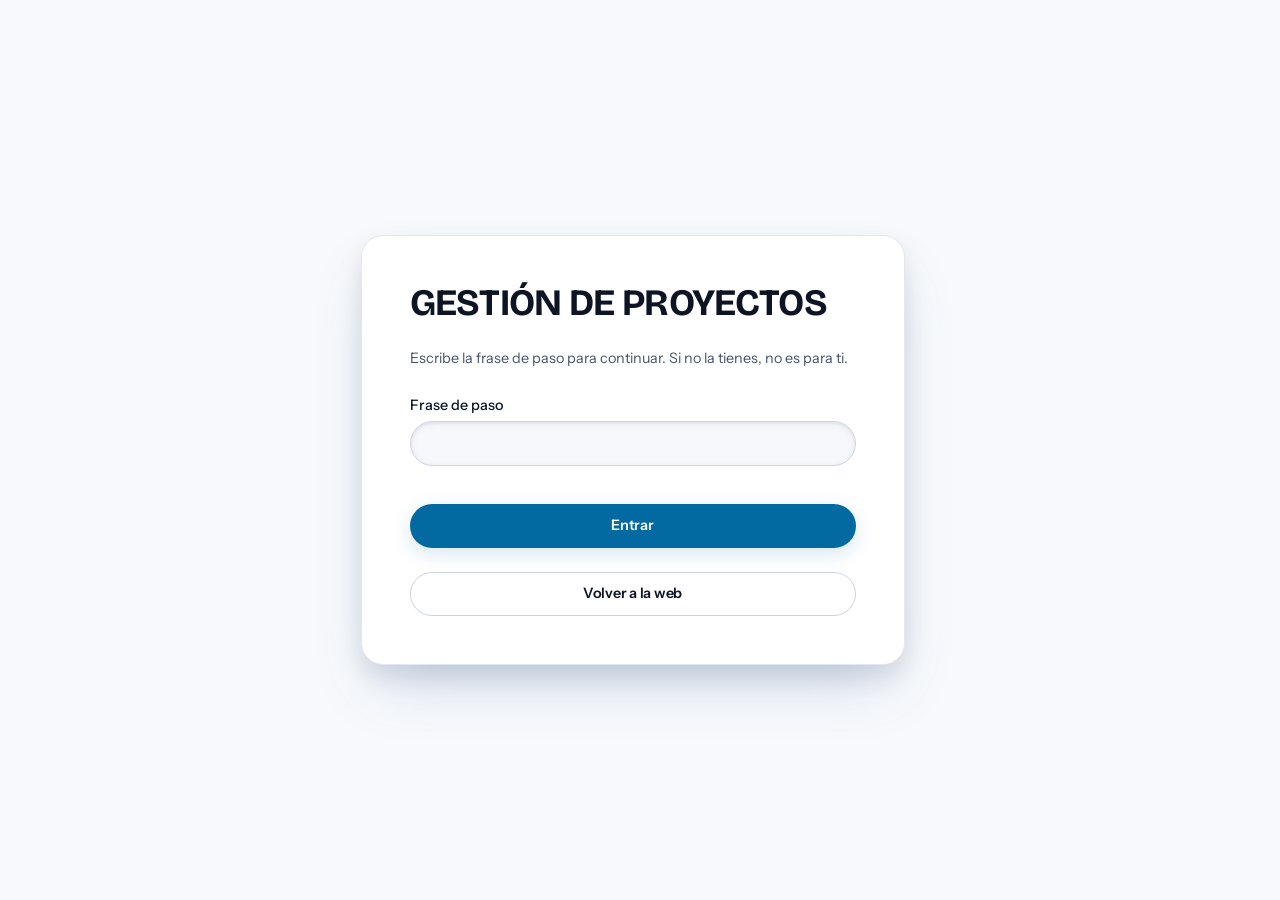
==== commit 8e078ffd: "Añadir enlace "Volver a la web" en la pantalla de frase de paso del panel Co-Authored-By: Claude Son" ====
--- a/admin.html
+++ b/admin.html
@@ -46,6 +46,7 @@
           </div>
           <button class="btn btn--primary btn--block" type="submit">Entrar</button>
         </form>
+        <a class="btn btn--ghost btn--block" href="index.html">Volver a la web</a>
       </section>
 
       <!-- Pantalla de la lista: aparece justo después de entrar con la frase
